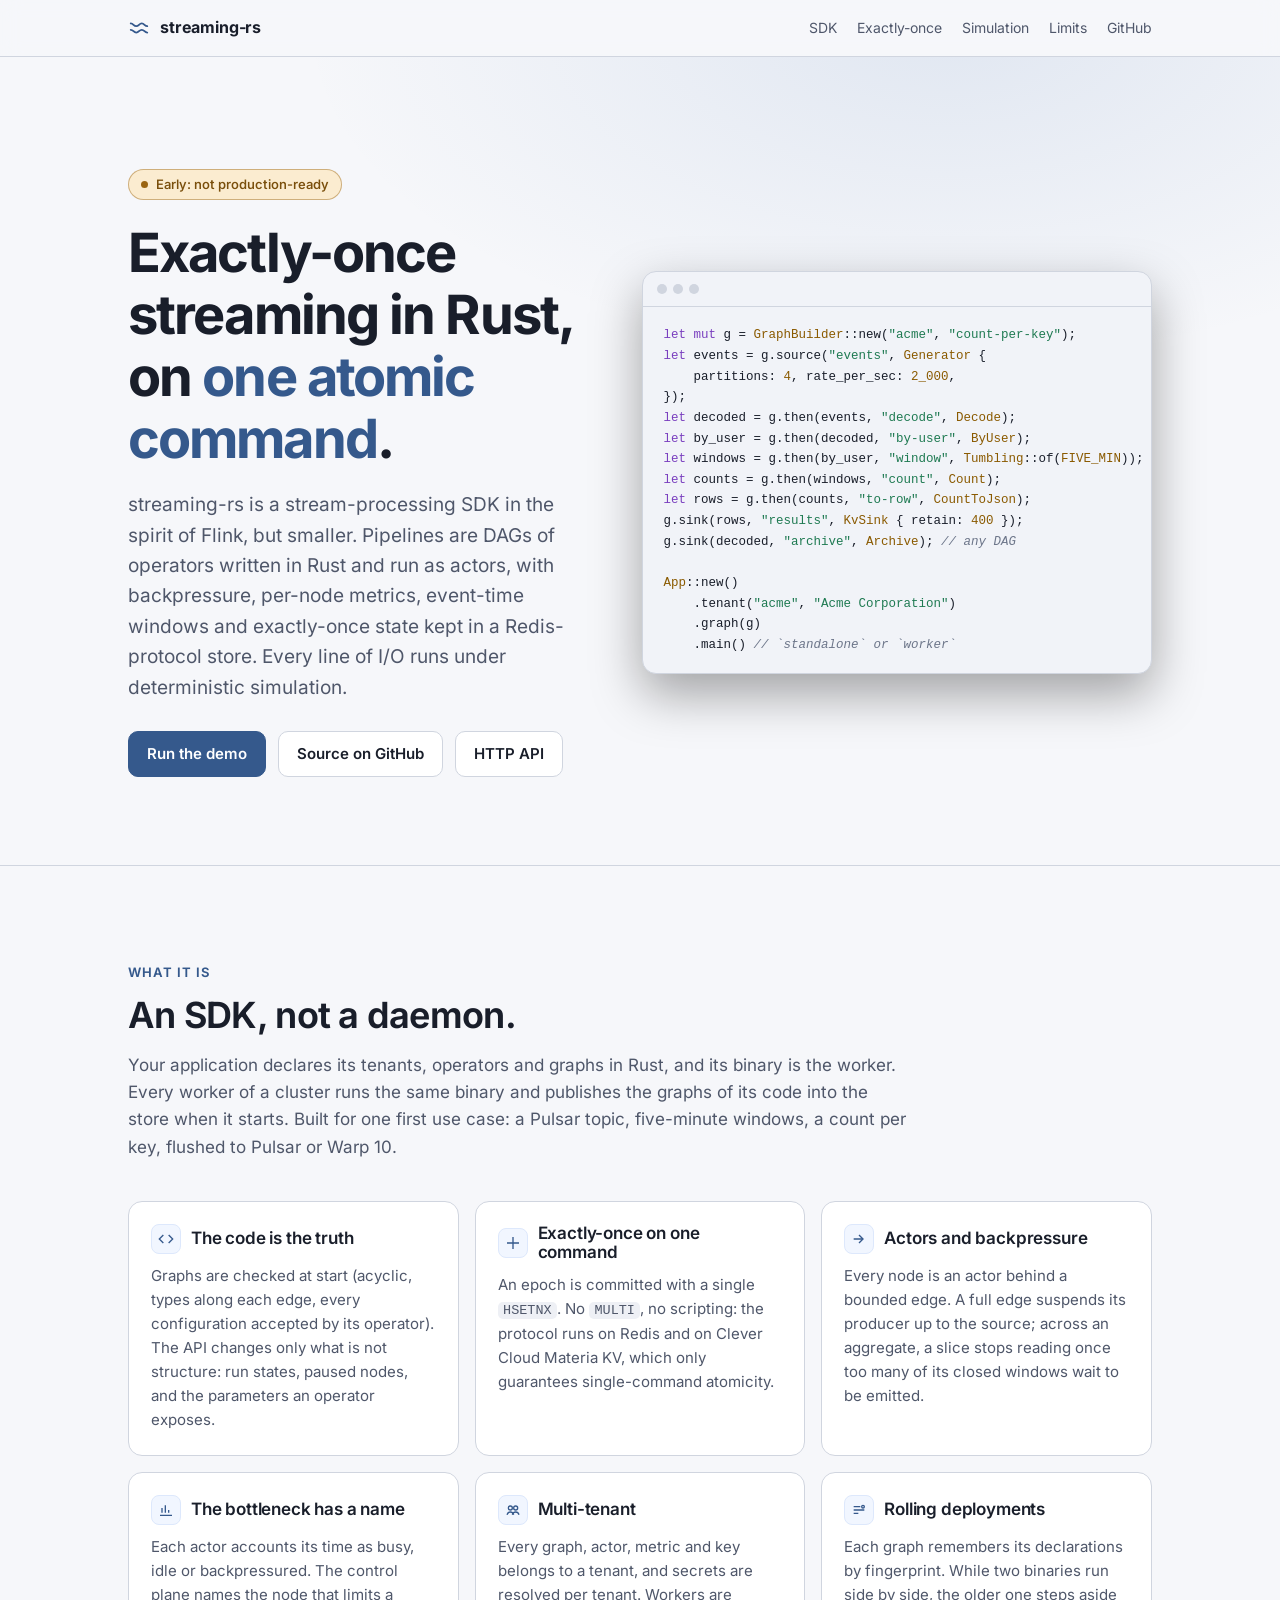
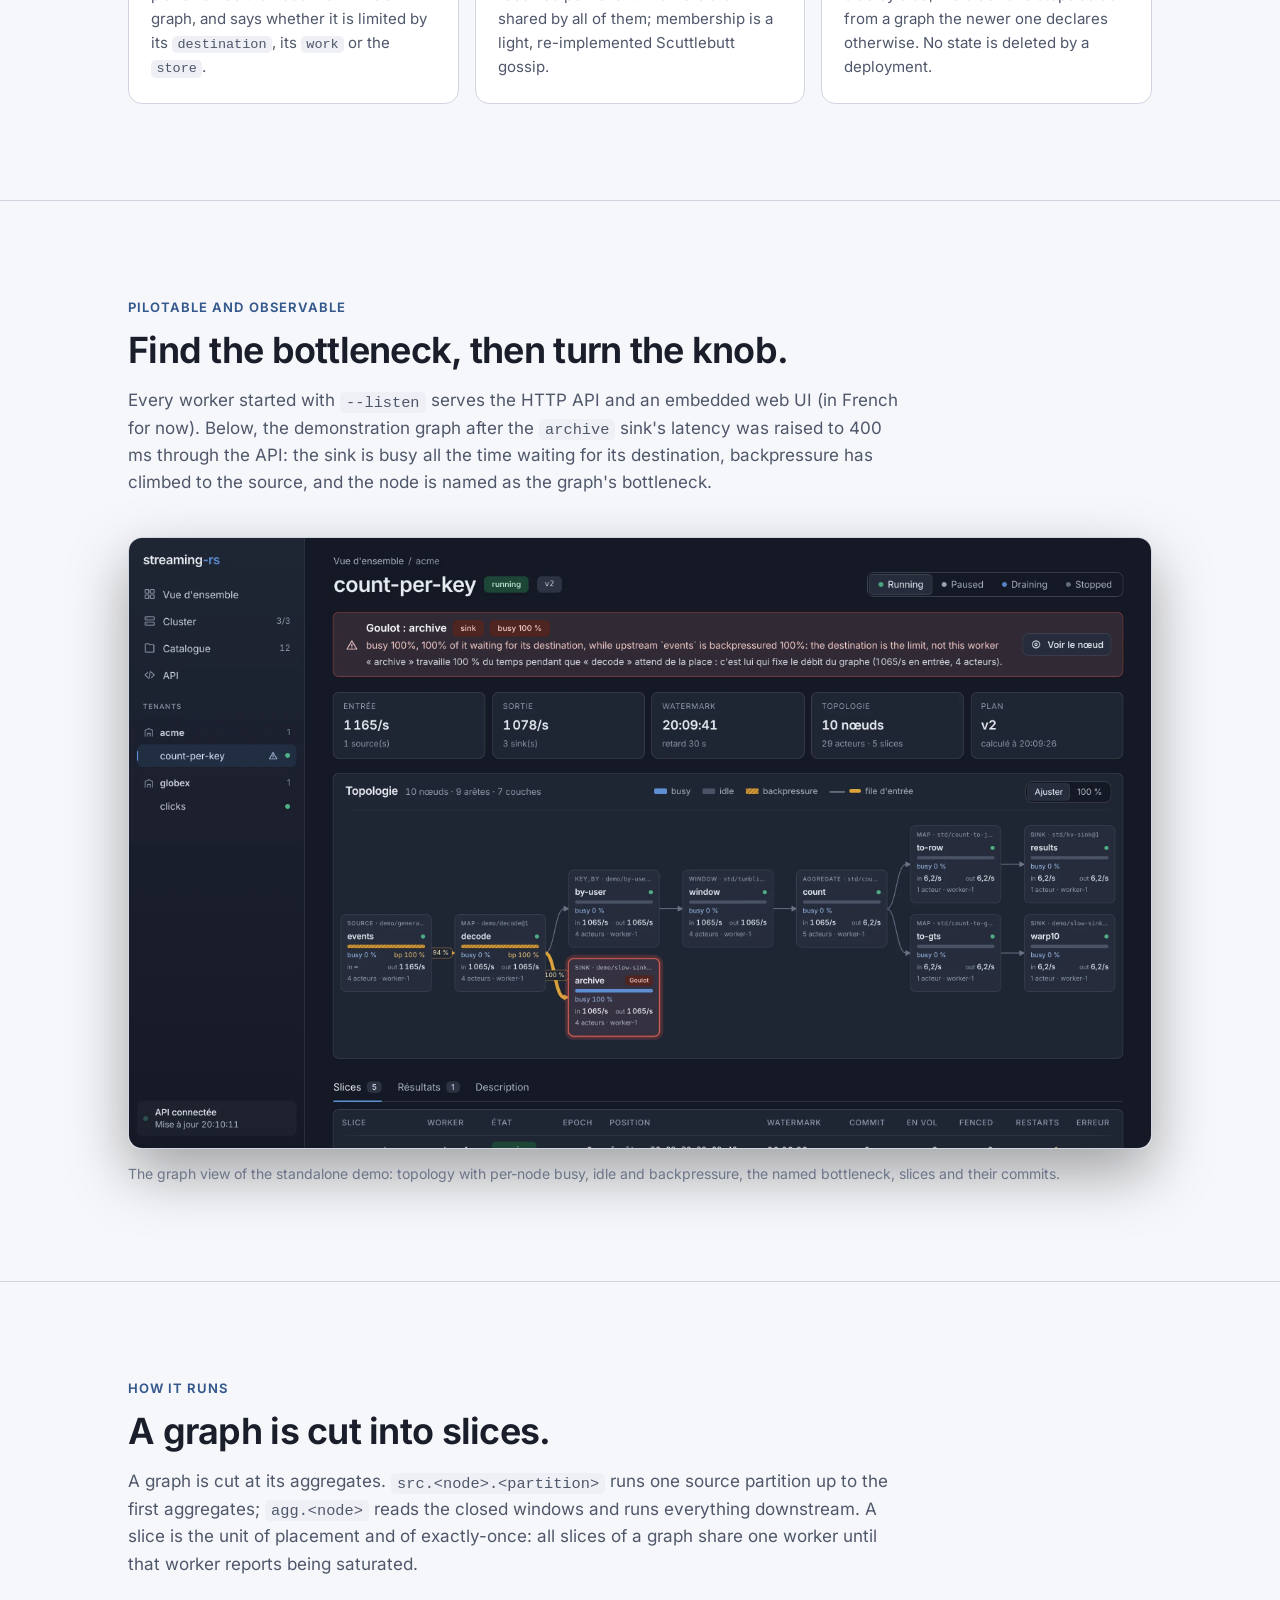
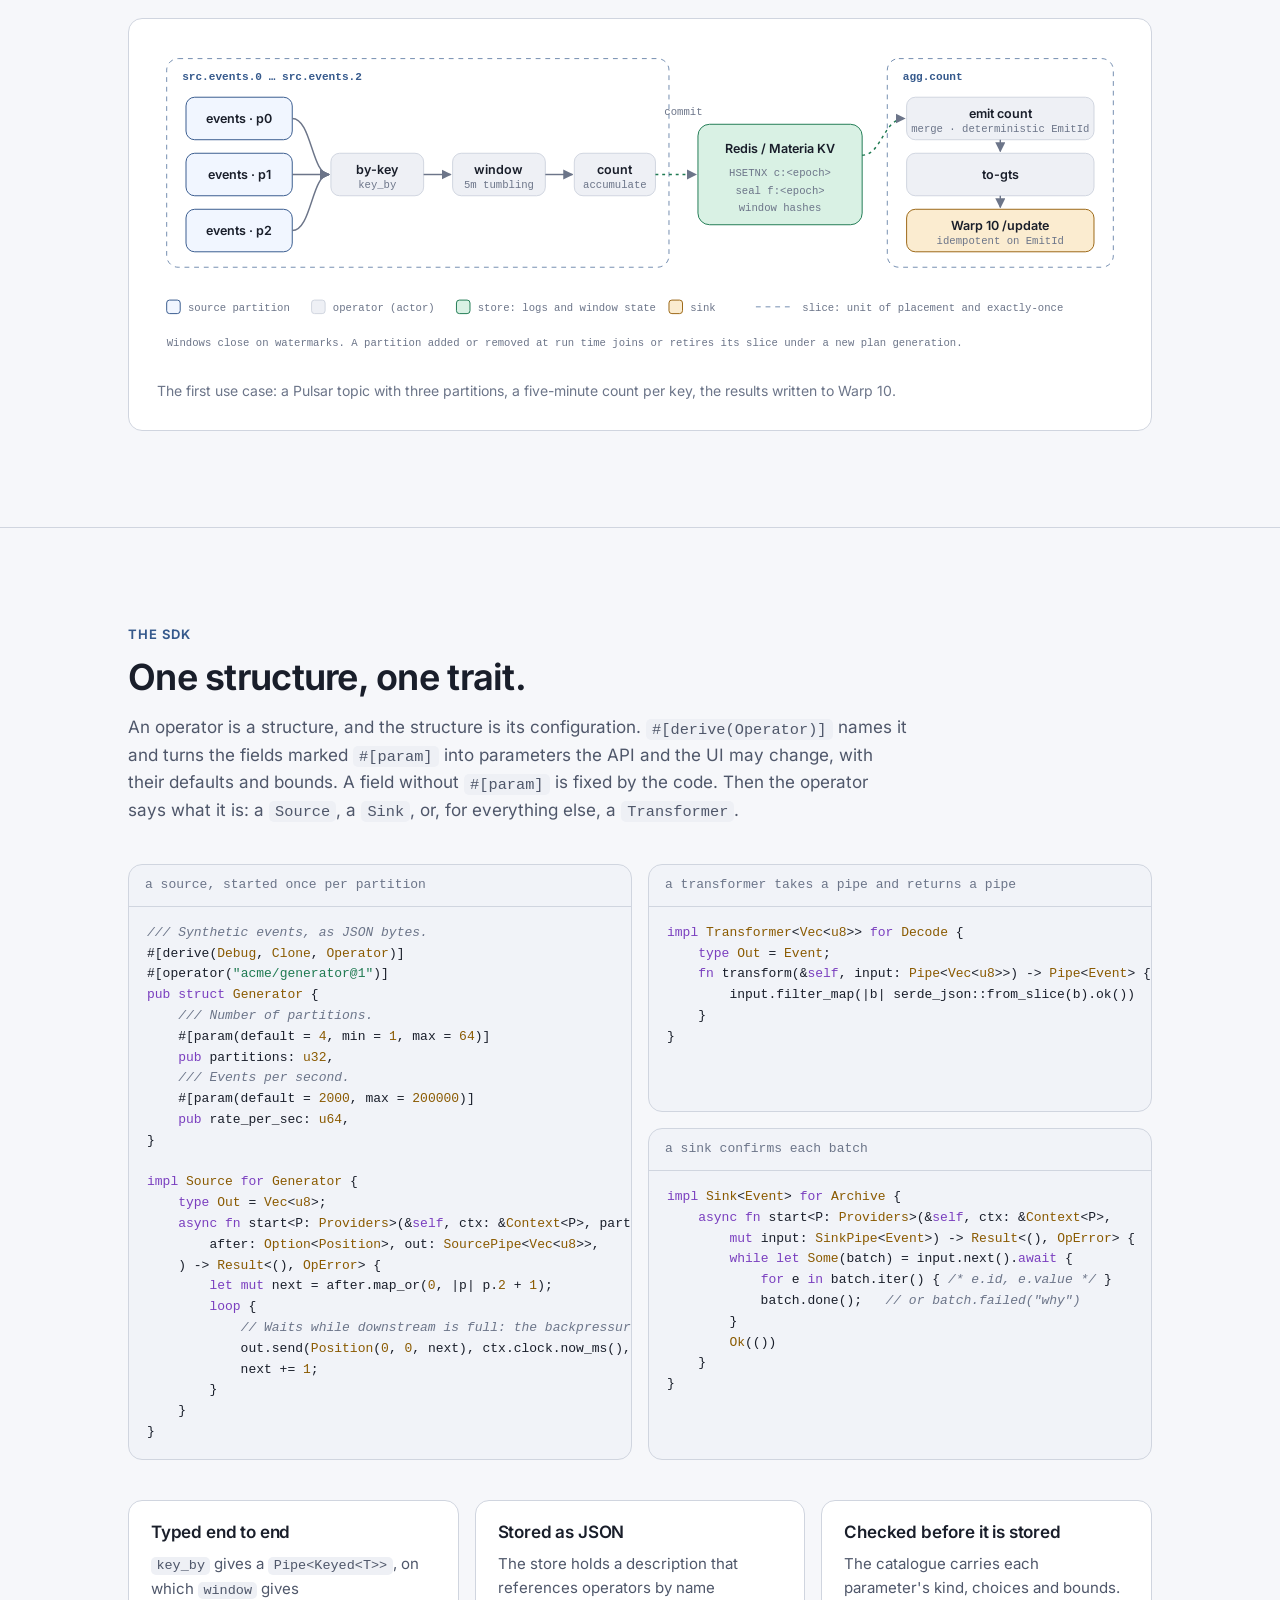
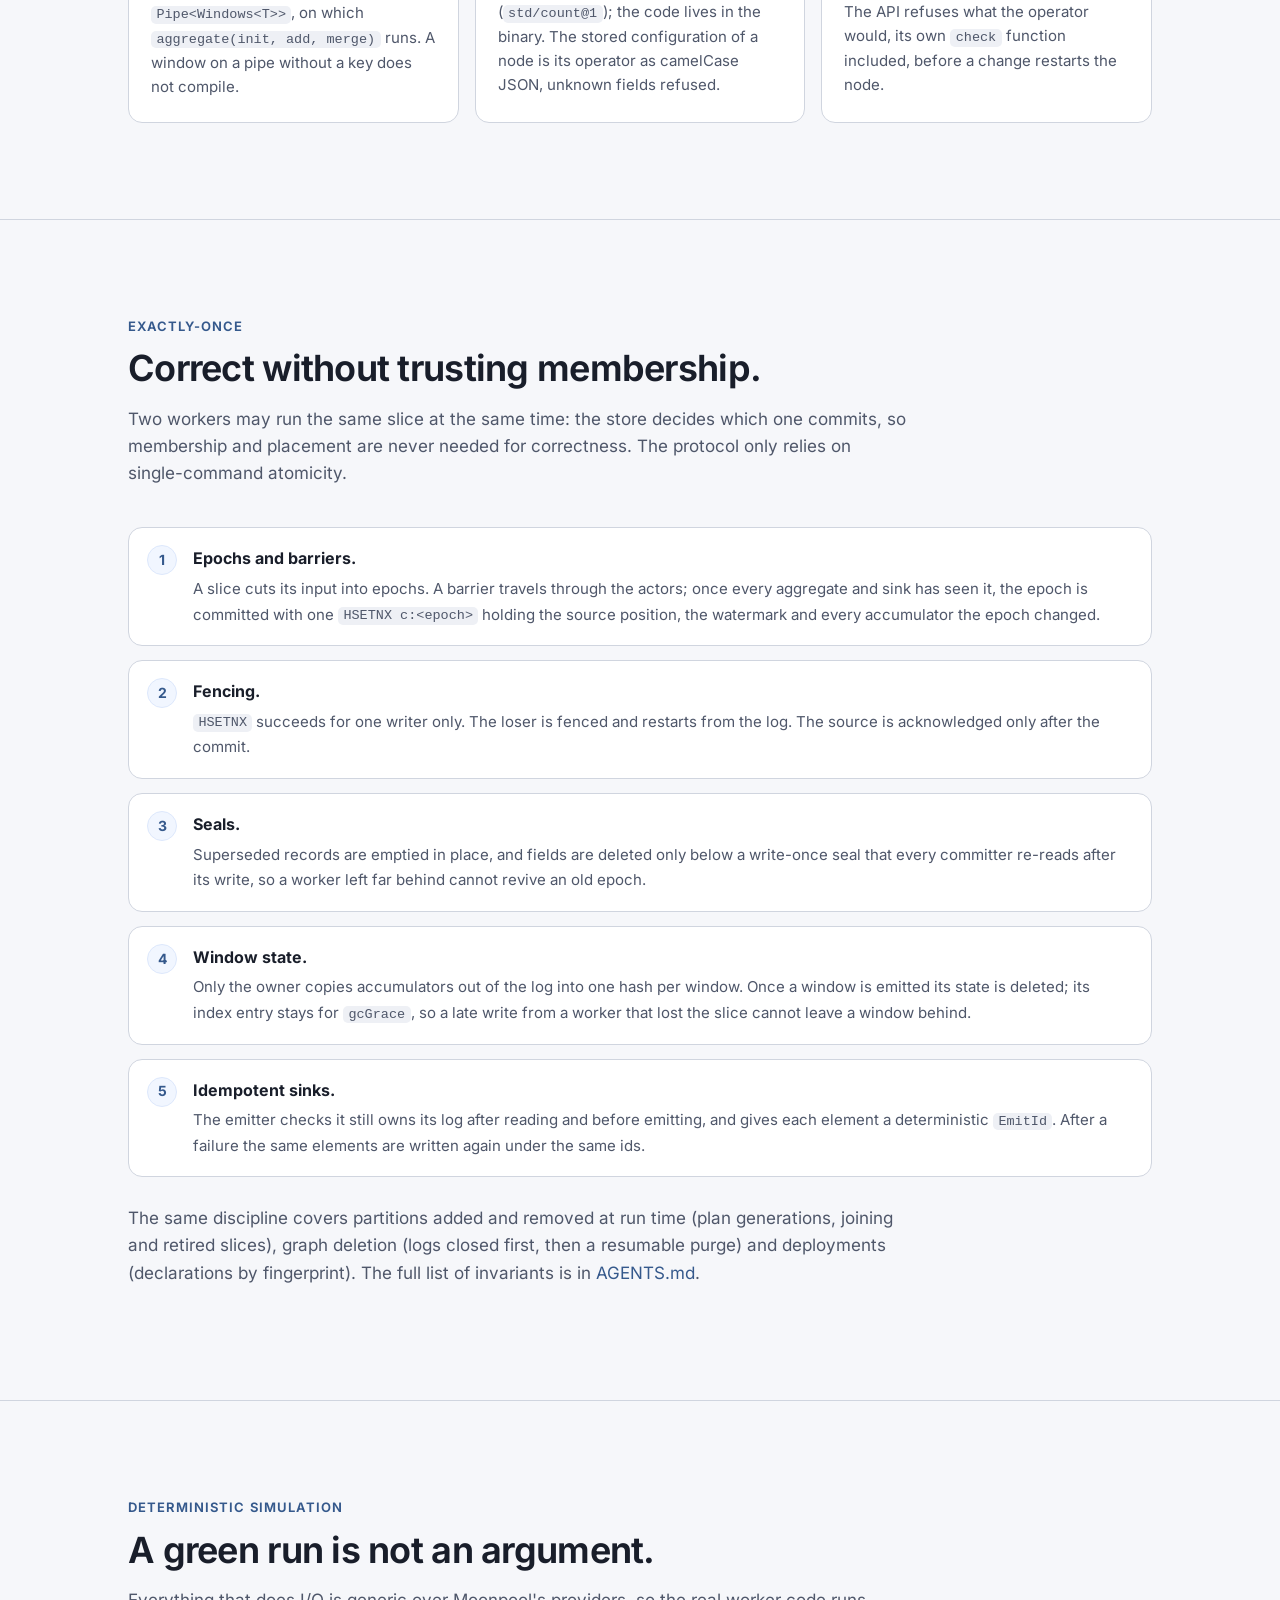
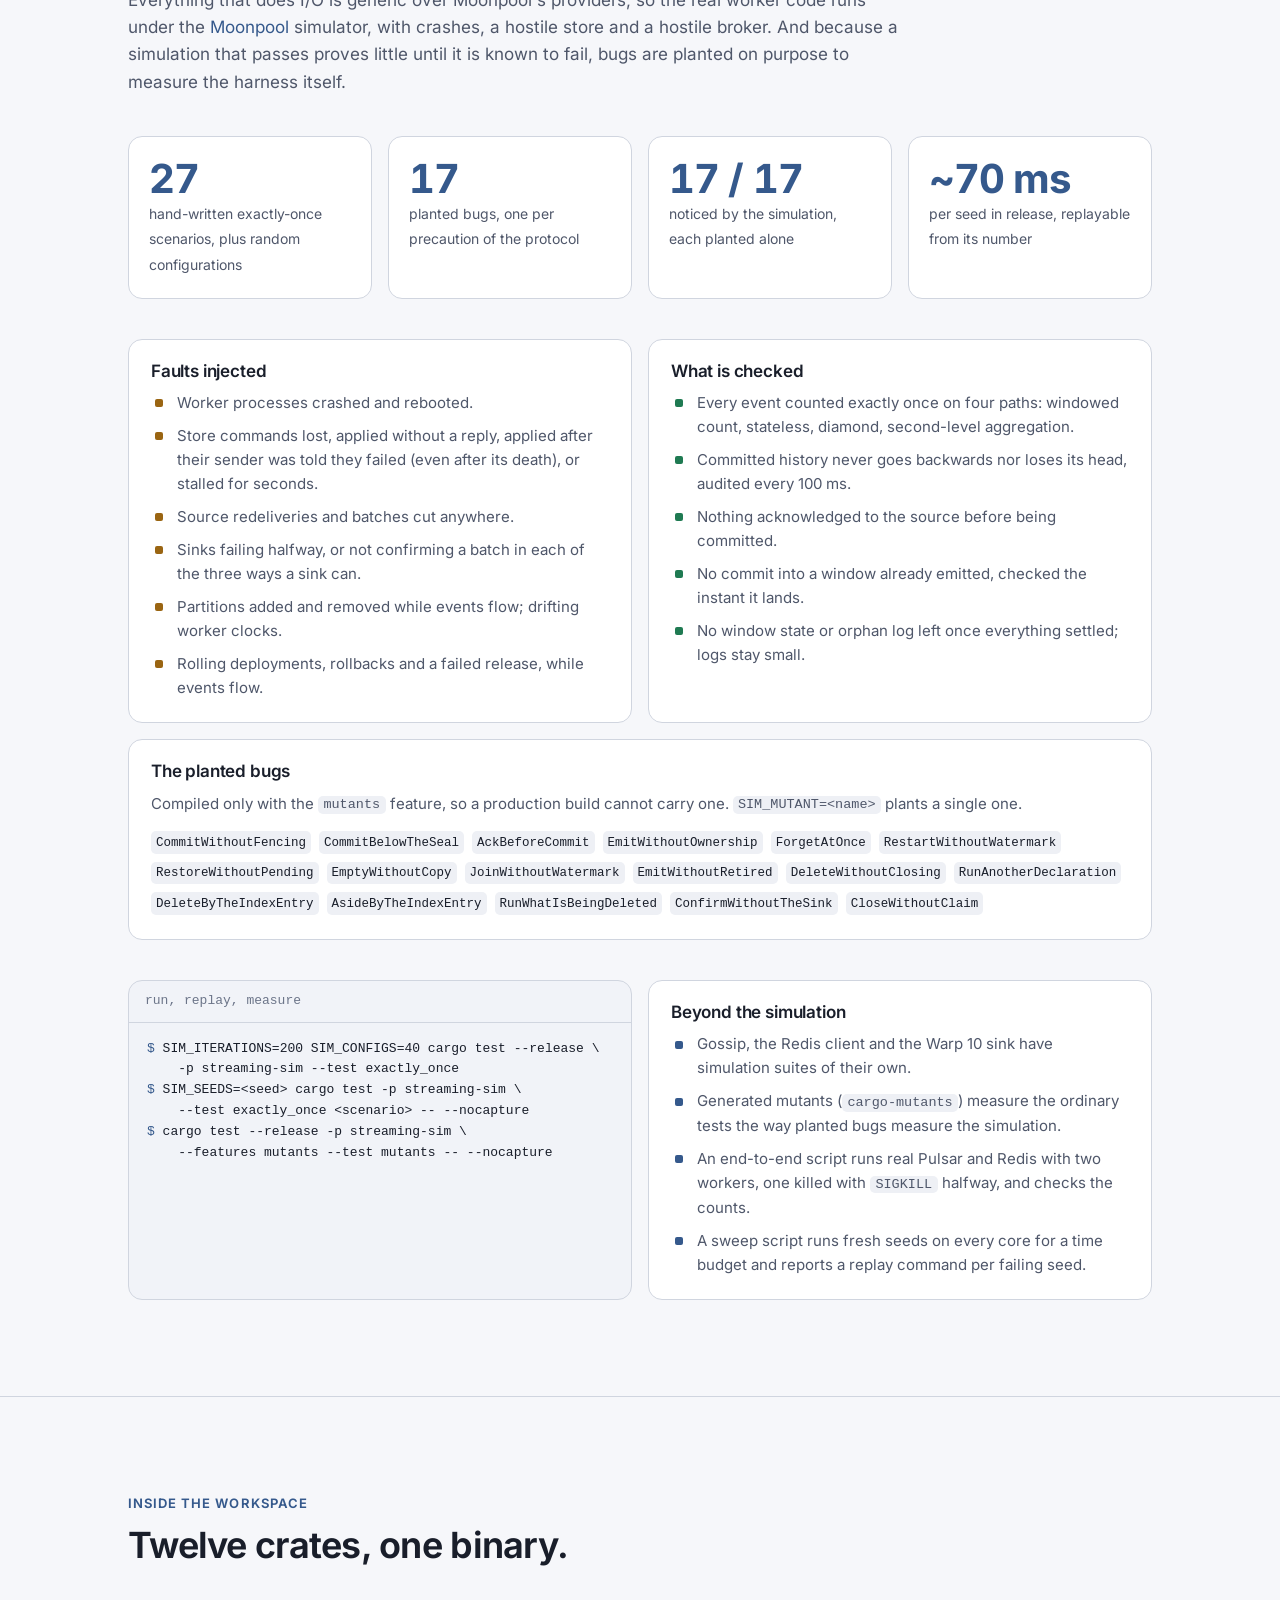
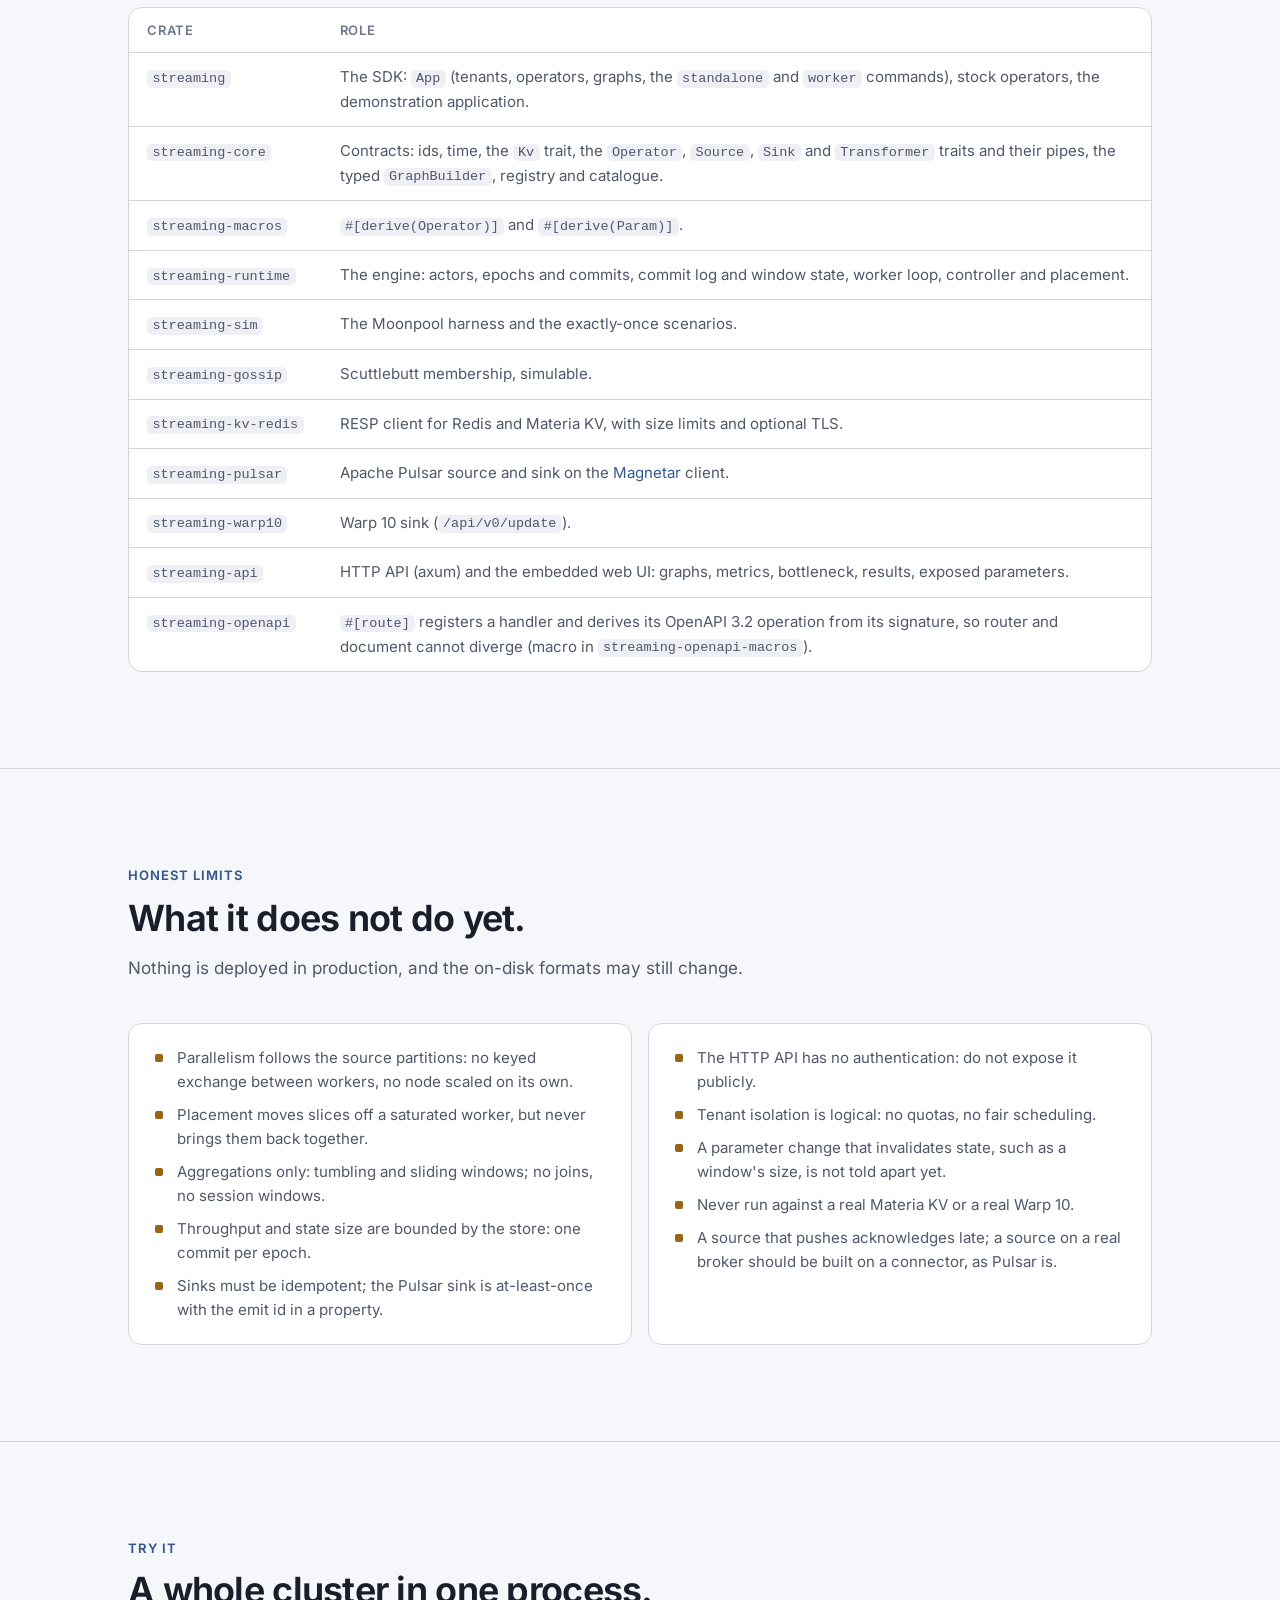
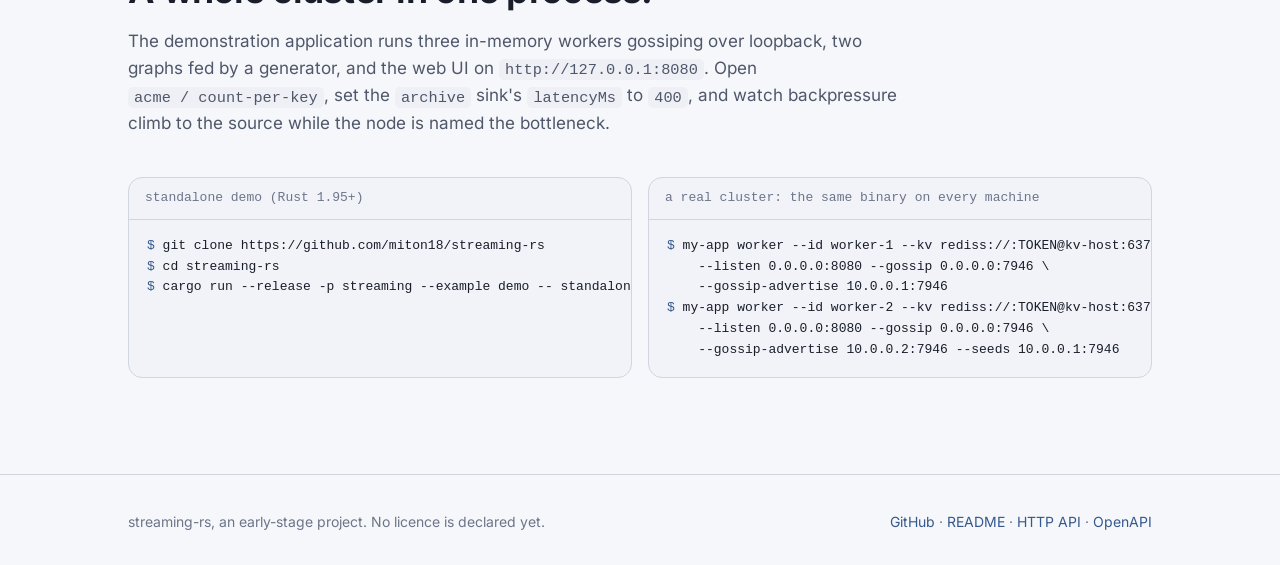
==== docs/index.html @ adfb031c "Add a project page for GitHub Pages A single page under docs/, served from /docs on main: what the S" ====
<!doctype html>
<html lang="en">
<head>
<meta charset="utf-8">
<meta name="viewport" content="width=device-width, initial-scale=1">
<title>streaming-rs</title>
<meta name="description" content="A stream-processing SDK in Rust: DAG pipelines of actors, event-time windows and exactly-once state on a store that only guarantees single-command atomicity, validated under deterministic simulation.">
<meta name="color-scheme" content="dark light">
<style>
@font-face {
  font-family: "Inter";
  font-style: normal;
  font-weight: 100 900;
  font-display: swap;
  src: url("assets/fonts/inter-latin-wght-normal.woff2") format("woff2");
}

/* Nocturne tokens, the palette of the project's web UI. */
:root {
  --bg: #141925;
  --surface: #1f2533;
  --surface-2: #262d3d;
  --text: #e8ebf2;
  --muted: #aab2c2;
  --faint: #8e97aa;
  --divider: #2f3646;
  --accent: #5b8fd6;
  --accent-300: #c0d5f8;
  --accent-400: #90b4ec;
  --accent-800: #243f67;
  --accent-900: #172944;
  --success: #4fb286;
  --success-800: #1d4636;
  --warn: #e0a33a;
  --warn-text: #f0c46e;
  --warn-800: #4a3613;
  --danger: #d65a4e;
  --code-bg: #10141e;
  --glow: rgb(91 143 214 / 0.18);
  --font-body: "Inter", system-ui, -apple-system, "Segoe UI", Roboto, sans-serif;
  --font-mono: ui-monospace, SFMono-Regular, Menlo, Consolas, monospace;
  --radius: 14px;
  --gutter: clamp(16px, 4vw, 48px);
  color-scheme: dark;
}
@media (prefers-color-scheme: light) {
  :root:not([data-theme="dark"]) {
    --bg: #f6f7fa; --surface: #ffffff; --surface-2: #eef0f5; --text: #191e2a;
    --muted: #4f576a; --faint: #6c7589; --divider: #d0d5df;
    --accent: #35598c; --accent-300: #243f67; --accent-400: #35598c;
    --accent-800: #dde8fc; --accent-900: #f1f6ff;
    --success: #1f7a52; --success-800: #d9f1e4;
    --warn: #9a6512; --warn-text: #7a4f0c; --warn-800: #fbecd0;
    --danger: #b9473c; --code-bg: #f1f3f8; --glow: rgb(70 115 179 / 0.12);
    color-scheme: light;
  }
}

*, *::before, *::after { box-sizing: border-box; }
html { scroll-behavior: smooth; }
body {
  margin: 0;
  background: var(--bg);
  color: var(--text);
  font-family: var(--font-body);
  font-size: 16px;
  line-height: 1.6;
  -webkit-font-smoothing: antialiased;
  font-feature-settings: "cv11", "ss01";
}
a { color: var(--accent-400); text-decoration: none; }
a:hover { text-decoration: underline; text-underline-offset: 3px; }
code, pre { font-family: var(--font-mono); font-size: 0.9em; }
:not(pre) > code {
  background: var(--surface-2); padding: 0.1em 0.4em; border-radius: 5px; white-space: nowrap;
}
h1, h2, h3 { line-height: 1.15; letter-spacing: -0.02em; margin: 0; }
h2 { font-size: clamp(26px, 3.4vw, 36px); font-weight: 650; }
h3 { font-size: 17px; font-weight: 600; letter-spacing: -0.01em; }
p { margin: 0 0 1em; }

.wrap { max-width: 1120px; margin: 0 auto; padding: 0 var(--gutter); }

/* Navigation */
nav.top {
  position: sticky; top: 0; z-index: 10;
  background: color-mix(in srgb, var(--bg) 82%, transparent);
  backdrop-filter: blur(10px);
  border-bottom: 1px solid var(--divider);
}
nav.top .wrap { display: flex; align-items: center; gap: 24px; height: 56px; }
.brand { font-weight: 700; color: var(--text); letter-spacing: -0.01em; display: flex; align-items: center; gap: 10px; }
.brand:hover { text-decoration: none; }
.brand svg { flex: none; }
nav.top ul { display: flex; gap: 20px; list-style: none; margin: 0 0 0 auto; padding: 0; font-size: 14px; }
nav.top ul a { color: var(--muted); }
nav.top ul a:hover { color: var(--text); text-decoration: none; }
@media (max-width: 760px) { nav.top ul li:not(.keep) { display: none; } }

/* Hero */
header.hero { position: relative; overflow: hidden; padding: clamp(56px, 9vw, 112px) 0 clamp(48px, 7vw, 88px); }
header.hero::before {
  content: ""; position: absolute; inset: -40% -10% auto; height: 120%;
  background: radial-gradient(60% 50% at 70% 30%, var(--glow), transparent 70%);
  pointer-events: none;
}
.hero .wrap { position: relative; display: grid; grid-template-columns: 1fr 1.1fr; gap: clamp(32px, 4vw, 56px); align-items: center; }
@media (max-width: 920px) { .hero .wrap { grid-template-columns: 1fr; } }
.status {
  display: inline-flex; align-items: center; gap: 8px;
  font-size: 13px; font-weight: 550; color: var(--warn-text);
  background: var(--warn-800); border: 1px solid color-mix(in srgb, var(--warn) 45%, transparent);
  padding: 4px 12px; border-radius: 999px; margin-bottom: 22px;
}
.status::before { content: ""; width: 7px; height: 7px; border-radius: 50%; background: var(--warn); }
.hero h1 { font-size: clamp(36px, 4.6vw, 54px); font-weight: 720; letter-spacing: -0.035em; margin-bottom: 20px; }
.hero h1 em { font-style: normal; color: var(--accent-400); }
.lede { font-size: clamp(17px, 1.6vw, 19px); color: var(--muted); max-width: 36em; }
.actions { display: flex; flex-wrap: wrap; gap: 12px; margin-top: 28px; }
.btn {
  display: inline-flex; align-items: center; gap: 8px; padding: 10px 18px; border-radius: 10px;
  font-weight: 600; font-size: 15px; border: 1px solid var(--divider); color: var(--text); background: var(--surface);
}
.btn:hover { text-decoration: none; border-color: var(--accent); }
.btn.primary { background: var(--accent); border-color: var(--accent); color: #fff; }
.btn.primary:hover { filter: brightness(1.08); }

.term {
  background: var(--code-bg); border: 1px solid var(--divider); border-radius: var(--radius);
  box-shadow: 0 20px 50px rgb(0 0 0 / 0.35); overflow: hidden; min-width: 0;
}
.term-bar { display: flex; gap: 6px; padding: 12px 14px; border-bottom: 1px solid var(--divider); }
.term-bar span { width: 10px; height: 10px; border-radius: 50%; background: var(--divider); }
.term pre { margin: 0; padding: 18px 20px; overflow-x: auto; line-height: 1.65; font-size: 12.5px; }

/* Syntax colours, kept to four */
.k { color: #c49bf0; } .s { color: #8fd1a8; } .c { color: var(--faint); font-style: italic; } .t { color: #f0c46e; }
.p { color: var(--accent-400); user-select: none; }
@media (prefers-color-scheme: light) {
  :root:not([data-theme="dark"]) .k { color: #7a3fbf; }
  :root:not([data-theme="dark"]) .s { color: #1f7a52; }
  :root:not([data-theme="dark"]) .t { color: #8a5a00; }
}

/* Sections */
section { padding: clamp(56px, 8vw, 96px) 0; border-top: 1px solid var(--divider); }
.eyebrow { font-size: 13px; font-weight: 650; letter-spacing: 0.08em; text-transform: uppercase; color: var(--accent-400); margin-bottom: 12px; }
.intro { color: var(--muted); max-width: 46em; margin-top: 16px; font-size: 17px; }

.grid { display: grid; gap: 16px; margin-top: 40px; }
.grid.three { grid-template-columns: repeat(3, 1fr); }
.grid.two { grid-template-columns: repeat(2, 1fr); }
@media (max-width: 920px) { .grid.three { grid-template-columns: repeat(2, 1fr); } }
@media (max-width: 640px) { .grid.three, .grid.two { grid-template-columns: 1fr; } }
.card { background: var(--surface); border: 1px solid var(--divider); border-radius: var(--radius); padding: 22px 22px 8px; min-width: 0; }
.card h3 { margin-bottom: 10px; display: flex; align-items: center; gap: 10px; }
.card p { color: var(--muted); font-size: 15px; }
.icon {
  flex: none; width: 30px; height: 30px; border-radius: 8px; display: grid; place-items: center;
  background: var(--accent-900); color: var(--accent-400); border: 1px solid var(--accent-800);
}

figure.diagram { margin: 40px 0 0; background: var(--surface); border: 1px solid var(--divider); border-radius: var(--radius); padding: clamp(14px, 3vw, 28px); }
figure.diagram svg { display: block; width: 100%; height: auto; }
figure.diagram figcaption { color: var(--faint); font-size: 14px; margin-top: 14px; }
.d-node { fill: var(--surface-2); stroke: var(--divider); }
.d-src { fill: var(--accent-900); stroke: var(--accent); }
.d-kv { fill: var(--success-800); stroke: var(--success); }
.d-sink { fill: var(--warn-800); stroke: var(--warn); }
.d-text { fill: var(--text); font: 600 13px var(--font-body); }
.d-sub { fill: var(--faint); font: 500 11px var(--font-mono); }
.d-edge { stroke: var(--faint); stroke-width: 1.5; fill: none; }
.d-slice { fill: none; stroke: var(--accent); stroke-dasharray: 5 5; opacity: 0.7; }
.d-label { fill: var(--accent-400); font: 600 11.5px var(--font-mono); }
.d-commit { stroke: var(--success); stroke-width: 1.5; fill: none; stroke-dasharray: 3 4; }

figure.shot { margin: 40px 0 0; }
figure.shot img {
  display: block; width: 100%; height: auto; border-radius: var(--radius);
  border: 1px solid var(--divider); box-shadow: 0 24px 60px rgb(0 0 0 / 0.35);
}
figure.shot figcaption { color: var(--faint); font-size: 14px; margin-top: 14px; }

/* Code panels */
.code { background: var(--code-bg); border: 1px solid var(--divider); border-radius: var(--radius); overflow: hidden; min-width: 0; }
.code .label { font-size: 13px; color: var(--faint); padding: 10px 16px; border-bottom: 1px solid var(--divider); font-family: var(--font-mono); }
.code pre { margin: 0; padding: 16px 18px; overflow-x: auto; font-size: 13px; line-height: 1.6; }

/* Protocol steps */
ol.steps { list-style: none; counter-reset: s; padding: 0; margin: 40px 0 0; display: grid; gap: 14px; }
ol.steps li {
  counter-increment: s; position: relative; padding: 18px 20px 18px 64px;
  background: var(--surface); border: 1px solid var(--divider); border-radius: var(--radius);
}
ol.steps li::before {
  content: counter(s); position: absolute; left: 18px; top: 17px; width: 30px; height: 30px; border-radius: 50%;
  display: grid; place-items: center; font-weight: 700; font-size: 14px;
  background: var(--accent-900); color: var(--accent-400); border: 1px solid var(--accent-800);
}
ol.steps li strong { display: block; margin-bottom: 4px; }
ol.steps li span { color: var(--muted); font-size: 15px; }

/* Numbers */
.stats { display: grid; grid-template-columns: repeat(4, 1fr); gap: 16px; margin-top: 40px; }
@media (max-width: 820px) { .stats { grid-template-columns: repeat(2, 1fr); } }
.stat { background: var(--surface); border: 1px solid var(--divider); border-radius: var(--radius); padding: 20px; }
.stat b { display: block; font-size: clamp(30px, 4vw, 40px); font-weight: 720; letter-spacing: -0.03em; color: var(--accent-400); line-height: 1.1; font-variant-numeric: tabular-nums; }
.stat span { color: var(--muted); font-size: 14px; }

ul.ticks { list-style: none; padding: 0; margin: 0 0 14px; }
ul.ticks li { position: relative; padding-left: 26px; margin-bottom: 9px; color: var(--muted); font-size: 15px; }
ul.ticks li::before { content: ""; position: absolute; left: 4px; top: 0.55em; width: 8px; height: 8px; border-radius: 2px; background: var(--accent); }
ul.ticks.warn li::before { background: var(--warn); }
ul.ticks.ok li::before { background: var(--success); }

.mutants { display: flex; flex-wrap: wrap; gap: 8px; margin-top: 8px; }
.mutants code { font-size: 12.5px; white-space: nowrap; }

/* Table */
.table { margin-top: 40px; overflow-x: auto; border: 1px solid var(--divider); border-radius: var(--radius); background: var(--surface); }
table { border-collapse: collapse; width: 100%; font-size: 15px; }
th, td { text-align: left; padding: 12px 18px; border-bottom: 1px solid var(--divider); vertical-align: top; }
tr:last-child td { border-bottom: 0; }
th { font-size: 13px; color: var(--faint); font-weight: 600; text-transform: uppercase; letter-spacing: 0.06em; }
td:first-child { white-space: nowrap; }
td { color: var(--muted); }

.callout {
  margin-top: 40px; padding: 20px 22px; border-radius: var(--radius);
  background: var(--warn-800); border: 1px solid color-mix(in srgb, var(--warn) 40%, transparent);
}
.callout p { margin: 0; color: var(--text); }

footer { border-top: 1px solid var(--divider); padding: 36px 0 48px; color: var(--faint); font-size: 14px; }
footer .wrap { display: flex; flex-wrap: wrap; gap: 12px 28px; justify-content: space-between; }
</style>
</head>
<body>

<nav class="top">
  <div class="wrap">
    <a class="brand" href="#">
      <svg width="22" height="22" viewBox="0 0 24 24" aria-hidden="true"><path d="M3 7c3 0 3 3 6 3s3-3 6-3 3 3 6 3M3 14c3 0 3 3 6 3s3-3 6-3 3 3 6 3" fill="none" stroke="currentColor" stroke-width="2" stroke-linecap="round" style="color: var(--accent-400)"/></svg>
      streaming-rs
    </a>
    <ul>
      <li><a href="#sdk">SDK</a></li>
      <li><a href="#exactly-once">Exactly-once</a></li>
      <li><a href="#simulation">Simulation</a></li>
      <li><a href="#limits">Limits</a></li>
      <li class="keep"><a href="https://github.com/miton18/streaming-rs">GitHub</a></li>
    </ul>
  </div>
</nav>

<header class="hero">
  <div class="wrap">
    <div>
      <div class="status">Early: not production-ready</div>
      <h1>Exactly-once streaming in Rust, on <em>one atomic command</em>.</h1>
      <p class="lede">
        streaming-rs is a stream-processing SDK in the spirit of Flink, but smaller.
        Pipelines are DAGs of operators written in Rust and run as actors, with
        backpressure, per-node metrics, event-time windows and exactly-once state
        kept in a Redis-protocol store. Every line of I/O runs under
        deterministic simulation.
      </p>
      <div class="actions">
        <a class="btn primary" href="#try">Run the demo</a>
        <a class="btn" href="https://github.com/miton18/streaming-rs">Source on GitHub</a>
        <a class="btn" href="https://github.com/miton18/streaming-rs/blob/main/docs/http-api.md">HTTP API</a>
      </div>
    </div>
    <div class="term" aria-label="A graph declared in Rust">
      <div class="term-bar"><span></span><span></span><span></span></div>
<pre><span class="k">let mut</span> g = <span class="t">GraphBuilder</span>::new(<span class="s">"acme"</span>, <span class="s">"count-per-key"</span>);
<span class="k">let</span> events = g.source(<span class="s">"events"</span>, <span class="t">Generator</span> {
    partitions: <span class="t">4</span>, rate_per_sec: <span class="t">2_000</span>,
});
<span class="k">let</span> decoded = g.then(events, <span class="s">"decode"</span>, <span class="t">Decode</span>);
<span class="k">let</span> by_user = g.then(decoded, <span class="s">"by-user"</span>, <span class="t">ByUser</span>);
<span class="k">let</span> windows = g.then(by_user, <span class="s">"window"</span>, <span class="t">Tumbling</span>::of(<span class="t">FIVE_MIN</span>));
<span class="k">let</span> counts = g.then(windows, <span class="s">"count"</span>, <span class="t">Count</span>);
<span class="k">let</span> rows = g.then(counts, <span class="s">"to-row"</span>, <span class="t">CountToJson</span>);
g.sink(rows, <span class="s">"results"</span>, <span class="t">KvSink</span> { retain: <span class="t">400</span> });
g.sink(decoded, <span class="s">"archive"</span>, <span class="t">Archive</span>); <span class="c">// any DAG</span>

<span class="t">App</span>::new()
    .tenant(<span class="s">"acme"</span>, <span class="s">"Acme Corporation"</span>)
    .graph(g)
    .main() <span class="c">// `standalone` or `worker`</span></pre>
    </div>
  </div>
</header>

<section id="what">
  <div class="wrap">
    <div class="eyebrow">What it is</div>
    <h2>An SDK, not a daemon.</h2>
    <p class="intro">
      Your application declares its tenants, operators and graphs in Rust, and its
      binary is the worker. Every worker of a cluster runs the same binary and publishes
      the graphs of its code into the store when it starts. Built for one first use case:
      a Pulsar topic, five-minute windows, a count per key, flushed to Pulsar or Warp 10.
    </p>
    <div class="grid three">
      <div class="card">
        <h3><span class="icon"><svg width="16" height="16" viewBox="0 0 24 24" fill="none" stroke="currentColor" stroke-width="2"><path d="m8 6-6 6 6 6M16 6l6 6-6 6"/></svg></span>The code is the truth</h3>
        <p>Graphs are checked at start (acyclic, types along each edge, every configuration accepted by its operator). The API changes only what is not structure: run states, paused nodes, and the parameters an operator exposes.</p>
      </div>
      <div class="card">
        <h3><span class="icon"><svg width="16" height="16" viewBox="0 0 24 24" fill="none" stroke="currentColor" stroke-width="2"><path d="M12 3v18M3 12h18"/></svg></span>Exactly-once on one command</h3>
        <p>An epoch is committed with a single <code>HSETNX</code>. No <code>MULTI</code>, no scripting: the protocol runs on Redis and on Clever Cloud Materia KV, which only guarantees single-command atomicity.</p>
      </div>
      <div class="card">
        <h3><span class="icon"><svg width="16" height="16" viewBox="0 0 24 24" fill="none" stroke="currentColor" stroke-width="2"><path d="M4 12h12M12 6l6 6-6 6"/></svg></span>Actors and backpressure</h3>
        <p>Every node is an actor behind a bounded edge. A full edge suspends its producer up to the source; across an aggregate, a slice stops reading once too many of its closed windows wait to be emitted.</p>
      </div>
      <div class="card">
        <h3><span class="icon"><svg width="16" height="16" viewBox="0 0 24 24" fill="none" stroke="currentColor" stroke-width="2"><path d="M3 20h18M6 16V9M11 16V5M16 16v-4"/></svg></span>The bottleneck has a name</h3>
        <p>Each actor accounts its time as busy, idle or backpressured. The control plane names the node that limits a graph, and says whether it is limited by its <code>destination</code>, its <code>work</code> or the <code>store</code>.</p>
      </div>
      <div class="card">
        <h3><span class="icon"><svg width="16" height="16" viewBox="0 0 24 24" fill="none" stroke="currentColor" stroke-width="2"><circle cx="8" cy="9" r="3"/><circle cx="16" cy="9" r="3"/><path d="M3 19c1-3 3-4 5-4s4 1 5 4M11 19c1-3 3-4 5-4s4 1 5 4"/></svg></span>Multi-tenant</h3>
        <p>Every graph, actor, metric and key belongs to a tenant, and secrets are resolved per tenant. Workers are shared by all of them; membership is a light, re-implemented Scuttlebutt gossip.</p>
      </div>
      <div class="card">
        <h3><span class="icon"><svg width="16" height="16" viewBox="0 0 24 24" fill="none" stroke="currentColor" stroke-width="2"><path d="M4 7h10M4 12h16M4 17h7"/><circle cx="18" cy="7" r="2"/></svg></span>Rolling deployments</h3>
        <p>Each graph remembers its declarations by fingerprint. While two binaries run side by side, the older one steps aside from a graph the newer one declares otherwise. No state is deleted by a deployment.</p>
      </div>
    </div>
  </div>
</section>

<section id="observe">
  <div class="wrap">
    <div class="eyebrow">Pilotable and observable</div>
    <h2>Find the bottleneck, then turn the knob.</h2>
    <p class="intro">
      Every worker started with <code>--listen</code> serves the HTTP API and an embedded
      web UI (in French for now). Below, the demonstration graph after the
      <code>archive</code> sink's latency was raised to 400 ms through the API: the sink is
      busy all the time waiting for its destination, backpressure has climbed to the source,
      and the node is named as the graph's bottleneck.
    </p>
    <figure class="shot">
      <img src="assets/img/ui-bottleneck.webp" width="2880" height="1720" loading="lazy"
           alt="The web UI showing the count-per-key graph: the archive sink is flagged as the bottleneck at 100% busy, and the events source and decode map are backpressured at 100%.">
      <figcaption>The graph view of the standalone demo: topology with per-node busy, idle and backpressure, the named bottleneck, slices and their commits.</figcaption>
    </figure>
  </div>
</section>

<section id="architecture">
  <div class="wrap">
    <div class="eyebrow">How it runs</div>
    <h2>A graph is cut into slices.</h2>
    <p class="intro">
      A graph is cut at its aggregates. <code>src.&lt;node&gt;.&lt;partition&gt;</code> runs one
      source partition up to the first aggregates; <code>agg.&lt;node&gt;</code> reads the
      closed windows and runs everything downstream. A slice is the unit of placement
      and of exactly-once: all slices of a graph share one worker until that worker
      reports being saturated.
    </p>
    <figure class="diagram">
      <svg viewBox="0 0 1000 330" role="img" aria-label="Three source slices commit to their logs in the store; the emitter slice reads them and writes to the sink">
        <defs>
          <marker id="arrow" viewBox="0 0 10 10" refX="9" refY="5" markerWidth="7" markerHeight="7" orient="auto-start-reverse">
            <path d="M0 0 10 5 0 10z" style="fill: var(--faint)"/>
          </marker>
        </defs>
        <!-- source slices -->
        <rect class="d-slice" x="10" y="12" width="520" height="216" rx="12"/>
        <text class="d-label" x="26" y="34">src.events.0 … src.events.2</text>
        <g>
          <rect class="d-src" x="30" y="52" width="110" height="44" rx="9"/>
          <text class="d-text" x="85" y="79" text-anchor="middle">events · p0</text>
          <rect class="d-src" x="30" y="110" width="110" height="44" rx="9"/>
          <text class="d-text" x="85" y="137" text-anchor="middle">events · p1</text>
          <rect class="d-src" x="30" y="168" width="110" height="44" rx="9"/>
          <text class="d-text" x="85" y="195" text-anchor="middle">events · p2</text>
        </g>
        <g>
          <rect class="d-node" x="180" y="110" width="96" height="44" rx="9"/>
          <text class="d-text" x="228" y="131" text-anchor="middle">by-key</text>
          <text class="d-sub" x="228" y="146" text-anchor="middle">key_by</text>
          <rect class="d-node" x="306" y="110" width="96" height="44" rx="9"/>
          <text class="d-text" x="354" y="131" text-anchor="middle">window</text>
          <text class="d-sub" x="354" y="146" text-anchor="middle">5m tumbling</text>
          <rect class="d-node" x="432" y="110" width="84" height="44" rx="9"/>
          <text class="d-text" x="474" y="131" text-anchor="middle">count</text>
          <text class="d-sub" x="474" y="146" text-anchor="middle">accumulate</text>
        </g>
        <path class="d-edge" d="M140 74 C160 74 160 132 178 132" marker-end="url(#arrow)"/>
        <path class="d-edge" d="M140 132 H178" marker-end="url(#arrow)"/>
        <path class="d-edge" d="M140 190 C160 190 160 132 178 132" marker-end="url(#arrow)"/>
        <path class="d-edge" d="M276 132 H304" marker-end="url(#arrow)"/>
        <path class="d-edge" d="M402 132 H430" marker-end="url(#arrow)"/>

        <!-- store -->
        <rect class="d-kv" x="560" y="80" width="170" height="104" rx="12"/>
        <text class="d-text" x="645" y="110" text-anchor="middle">Redis / Materia KV</text>
        <text class="d-sub" x="645" y="134" text-anchor="middle">HSETNX c:&lt;epoch&gt;</text>
        <text class="d-sub" x="645" y="152" text-anchor="middle">seal f:&lt;epoch&gt;</text>
        <text class="d-sub" x="645" y="170" text-anchor="middle">window hashes</text>
        <path class="d-commit" d="M516 132 H558" marker-end="url(#arrow)"/>
        <text class="d-sub" x="545" y="70" text-anchor="middle">commit</text>

        <!-- emitter slice -->
        <rect class="d-slice" x="756" y="12" width="234" height="216" rx="12"/>
        <text class="d-label" x="772" y="34">agg.count</text>
        <rect class="d-node" x="776" y="52" width="194" height="44" rx="9"/>
        <text class="d-text" x="873" y="73" text-anchor="middle">emit count</text>
        <text class="d-sub" x="873" y="88" text-anchor="middle">merge · deterministic EmitId</text>
        <rect class="d-node" x="776" y="110" width="194" height="44" rx="9"/>
        <text class="d-text" x="873" y="137" text-anchor="middle">to-gts</text>
        <rect class="d-sink" x="776" y="168" width="194" height="44" rx="9"/>
        <text class="d-text" x="873" y="189" text-anchor="middle">Warp 10 /update</text>
        <text class="d-sub" x="873" y="204" text-anchor="middle">idempotent on EmitId</text>
        <path class="d-commit" d="M730 112 C750 112 752 74 774 74" marker-end="url(#arrow)"/>
        <path class="d-edge" d="M873 96 V108" marker-end="url(#arrow)"/>
        <path class="d-edge" d="M873 154 V166" marker-end="url(#arrow)"/>

        <!-- legend -->
        <g transform="translate(10 262)">
          <rect class="d-src" width="14" height="14" rx="3"/><text class="d-sub" x="22" y="11">source partition</text>
          <rect class="d-node" x="150" width="14" height="14" rx="3"/><text class="d-sub" x="172" y="11">operator (actor)</text>
          <rect class="d-kv" x="300" width="14" height="14" rx="3"/><text class="d-sub" x="322" y="11">store: logs and window state</text>
          <rect class="d-sink" x="520" width="14" height="14" rx="3"/><text class="d-sub" x="542" y="11">sink</text>
          <path class="d-slice" d="M610 7 H650"/><text class="d-sub" x="658" y="11">slice: unit of placement and exactly-once</text>
          <text class="d-sub" x="0" y="48">Windows close on watermarks. A partition added or removed at run time joins or retires its slice under a new plan generation.</text>
        </g>
      </svg>
      <figcaption>The first use case: a Pulsar topic with three partitions, a five-minute count per key, the results written to Warp 10.</figcaption>
    </figure>
  </div>
</section>

<section id="sdk">
  <div class="wrap">
    <div class="eyebrow">The SDK</div>
    <h2>One structure, one trait.</h2>
    <p class="intro">
      An operator is a structure, and the structure is its configuration.
      <code>#[derive(Operator)]</code> names it and turns the fields marked
      <code>#[param]</code> into parameters the API and the UI may change, with their
      defaults and bounds. A field without <code>#[param]</code> is fixed by the code.
      Then the operator says what it is: a <code>Source</code>, a <code>Sink</code>, or,
      for everything else, a <code>Transformer</code>.
    </p>
    <div class="grid two">
      <div class="code">
        <div class="label">a source, started once per partition</div>
<pre><span class="c">/// Synthetic events, as JSON bytes.</span>
#[derive(<span class="t">Debug</span>, <span class="t">Clone</span>, <span class="t">Operator</span>)]
#[operator(<span class="s">"acme/generator@1"</span>)]
<span class="k">pub struct</span> <span class="t">Generator</span> {
    <span class="c">/// Number of partitions.</span>
    #[param(default = <span class="t">4</span>, min = <span class="t">1</span>, max = <span class="t">64</span>)]
    <span class="k">pub</span> partitions: <span class="t">u32</span>,
    <span class="c">/// Events per second.</span>
    #[param(default = <span class="t">2000</span>, max = <span class="t">200000</span>)]
    <span class="k">pub</span> rate_per_sec: <span class="t">u64</span>,
}

<span class="k">impl</span> <span class="t">Source</span> <span class="k">for</span> <span class="t">Generator</span> {
    <span class="k">type</span> <span class="t">Out</span> = <span class="t">Vec</span>&lt;<span class="t">u8</span>&gt;;
    <span class="k">async fn</span> start&lt;P: <span class="t">Providers</span>&gt;(&amp;<span class="k">self</span>, ctx: &amp;<span class="t">Context</span>&lt;P&gt;, partition: <span class="t">u32</span>,
        after: <span class="t">Option</span>&lt;<span class="t">Position</span>&gt;, out: <span class="t">SourcePipe</span>&lt;<span class="t">Vec</span>&lt;<span class="t">u8</span>&gt;&gt;,
    ) -&gt; <span class="t">Result</span>&lt;(), <span class="t">OpError</span>&gt; {
        <span class="k">let mut</span> next = after.map_or(<span class="t">0</span>, |p| p.<span class="t">2</span> + <span class="t">1</span>);
        <span class="k">loop</span> {
            <span class="c">// Waits while downstream is full: the backpressure.</span>
            out.send(<span class="t">Position</span>(<span class="t">0</span>, <span class="t">0</span>, next), ctx.clock.now_ms(), event(next)).<span class="k">await</span>?;
            next += <span class="t">1</span>;
        }
    }
}</pre>
      </div>
      <div style="display: grid; gap: 16px; min-width: 0;">
        <div class="code">
          <div class="label">a transformer takes a pipe and returns a pipe</div>
<pre><span class="k">impl</span> <span class="t">Transformer</span>&lt;<span class="t">Vec</span>&lt;<span class="t">u8</span>&gt;&gt; <span class="k">for</span> <span class="t">Decode</span> {
    <span class="k">type</span> <span class="t">Out</span> = <span class="t">Event</span>;
    <span class="k">fn</span> transform(&amp;<span class="k">self</span>, input: <span class="t">Pipe</span>&lt;<span class="t">Vec</span>&lt;<span class="t">u8</span>&gt;&gt;) -&gt; <span class="t">Pipe</span>&lt;<span class="t">Event</span>&gt; {
        input.filter_map(|b| serde_json::from_slice(b).ok())
    }
}</pre>
        </div>
        <div class="code">
          <div class="label">a sink confirms each batch</div>
<pre><span class="k">impl</span> <span class="t">Sink</span>&lt;<span class="t">Event</span>&gt; <span class="k">for</span> <span class="t">Archive</span> {
    <span class="k">async fn</span> start&lt;P: <span class="t">Providers</span>&gt;(&amp;<span class="k">self</span>, ctx: &amp;<span class="t">Context</span>&lt;P&gt;,
        <span class="k">mut</span> input: <span class="t">SinkPipe</span>&lt;<span class="t">Event</span>&gt;) -&gt; <span class="t">Result</span>&lt;(), <span class="t">OpError</span>&gt; {
        <span class="k">while let</span> <span class="t">Some</span>(batch) = input.next().<span class="k">await</span> {
            <span class="k">for</span> e <span class="k">in</span> batch.iter() { <span class="c">/* e.id, e.value */</span> }
            batch.done();   <span class="c">// or batch.failed("why")</span>
        }
        <span class="t">Ok</span>(())
    }
}</pre>
        </div>
      </div>
    </div>
    <div class="grid three">
      <div class="card"><h3>Typed end to end</h3><p><code>key_by</code> gives a <code>Pipe&lt;Keyed&lt;T&gt;&gt;</code>, on which <code>window</code> gives <code>Pipe&lt;Windows&lt;T&gt;&gt;</code>, on which <code>aggregate(init, add, merge)</code> runs. A window on a pipe without a key does not compile.</p></div>
      <div class="card"><h3>Stored as JSON</h3><p>The store holds a description that references operators by name (<code>std/count@1</code>); the code lives in the binary. The stored configuration of a node is its operator as camelCase JSON, unknown fields refused.</p></div>
      <div class="card"><h3>Checked before it is stored</h3><p>The catalogue carries each parameter's kind, choices and bounds. The API refuses what the operator would, its own <code>check</code> function included, before a change restarts the node.</p></div>
    </div>
  </div>
</section>

<section id="exactly-once">
  <div class="wrap">
    <div class="eyebrow">Exactly-once</div>
    <h2>Correct without trusting membership.</h2>
    <p class="intro">
      Two workers may run the same slice at the same time: the store decides which one
      commits, so membership and placement are never needed for correctness. The protocol
      only relies on single-command atomicity.
    </p>
    <ol class="steps">
      <li><strong>Epochs and barriers.</strong><span>A slice cuts its input into epochs. A barrier travels through the actors; once every aggregate and sink has seen it, the epoch is committed with one <code>HSETNX c:&lt;epoch&gt;</code> holding the source position, the watermark and every accumulator the epoch changed.</span></li>
      <li><strong>Fencing.</strong><span><code>HSETNX</code> succeeds for one writer only. The loser is fenced and restarts from the log. The source is acknowledged only after the commit.</span></li>
      <li><strong>Seals.</strong><span>Superseded records are emptied in place, and fields are deleted only below a write-once seal that every committer re-reads after its write, so a worker left far behind cannot revive an old epoch.</span></li>
      <li><strong>Window state.</strong><span>Only the owner copies accumulators out of the log into one hash per window. Once a window is emitted its state is deleted; its index entry stays for <code>gcGrace</code>, so a late write from a worker that lost the slice cannot leave a window behind.</span></li>
      <li><strong>Idempotent sinks.</strong><span>The emitter checks it still owns its log after reading and before emitting, and gives each element a deterministic <code>EmitId</code>. After a failure the same elements are written again under the same ids.</span></li>
    </ol>
    <p class="intro" style="margin-top: 28px;">
      The same discipline covers partitions added and removed at run time (plan generations,
      joining and retired slices), graph deletion (logs closed first, then a resumable purge)
      and deployments (declarations by fingerprint). The full list of invariants is in
      <a href="https://github.com/miton18/streaming-rs/blob/main/AGENTS.md">AGENTS.md</a>.
    </p>
  </div>
</section>

<section id="simulation">
  <div class="wrap">
    <div class="eyebrow">Deterministic simulation</div>
    <h2>A green run is not an argument.</h2>
    <p class="intro">
      Everything that does I/O is generic over Moonpool's providers, so the real worker
      code runs under the <a href="https://github.com/PierreZ/moonpool">Moonpool</a> simulator,
      with crashes, a hostile store and a hostile broker. And because a simulation that
      passes proves little until it is known to fail, bugs are planted on purpose to
      measure the harness itself.
    </p>
    <div class="stats">
      <div class="stat"><b>27</b><span>hand-written exactly-once scenarios, plus random configurations</span></div>
      <div class="stat"><b>17</b><span>planted bugs, one per precaution of the protocol</span></div>
      <div class="stat"><b>17 / 17</b><span>noticed by the simulation, each planted alone</span></div>
      <div class="stat"><b>~70 ms</b><span>per seed in release, replayable from its number</span></div>
    </div>
    <div class="grid two">
      <div class="card">
        <h3>Faults injected</h3>
        <ul class="ticks warn">
          <li>Worker processes crashed and rebooted.</li>
          <li>Store commands lost, applied without a reply, applied after their sender was told they failed (even after its death), or stalled for seconds.</li>
          <li>Source redeliveries and batches cut anywhere.</li>
          <li>Sinks failing halfway, or not confirming a batch in each of the three ways a sink can.</li>
          <li>Partitions added and removed while events flow; drifting worker clocks.</li>
          <li>Rolling deployments, rollbacks and a failed release, while events flow.</li>
        </ul>
      </div>
      <div class="card">
        <h3>What is checked</h3>
        <ul class="ticks ok">
          <li>Every event counted exactly once on four paths: windowed count, stateless, diamond, second-level aggregation.</li>
          <li>Committed history never goes backwards nor loses its head, audited every 100 ms.</li>
          <li>Nothing acknowledged to the source before being committed.</li>
          <li>No commit into a window already emitted, checked the instant it lands.</li>
          <li>No window state or orphan log left once everything settled; logs stay small.</li>
        </ul>
      </div>
    </div>
    <div class="card" style="margin-top: 16px;">
      <h3>The planted bugs</h3>
      <p>Compiled only with the <code>mutants</code> feature, so a production build cannot carry one. <code>SIM_MUTANT=&lt;name&gt;</code> plants a single one.</p>
      <div class="mutants" style="margin-bottom: 16px;">
        <code>CommitWithoutFencing</code><code>CommitBelowTheSeal</code><code>AckBeforeCommit</code><code>EmitWithoutOwnership</code>
        <code>ForgetAtOnce</code><code>RestartWithoutWatermark</code><code>RestoreWithoutPending</code><code>EmptyWithoutCopy</code>
        <code>JoinWithoutWatermark</code><code>EmitWithoutRetired</code><code>DeleteWithoutClosing</code><code>RunAnotherDeclaration</code>
        <code>DeleteByTheIndexEntry</code><code>AsideByTheIndexEntry</code><code>RunWhatIsBeingDeleted</code><code>ConfirmWithoutTheSink</code>
        <code>CloseWithoutClaim</code>
      </div>
    </div>
    <div class="grid two">
      <div class="code">
        <div class="label">run, replay, measure</div>
<pre><span class="p">$</span> SIM_ITERATIONS=200 SIM_CONFIGS=40 cargo test --release \
    -p streaming-sim --test exactly_once
<span class="p">$</span> SIM_SEEDS=&lt;seed&gt; cargo test -p streaming-sim \
    --test exactly_once &lt;scenario&gt; -- --nocapture
<span class="p">$</span> cargo test --release -p streaming-sim \
    --features mutants --test mutants -- --nocapture</pre>
      </div>
      <div class="card">
        <h3>Beyond the simulation</h3>
        <ul class="ticks">
          <li>Gossip, the Redis client and the Warp 10 sink have simulation suites of their own.</li>
          <li>Generated mutants (<code>cargo-mutants</code>) measure the ordinary tests the way planted bugs measure the simulation.</li>
          <li>An end-to-end script runs real Pulsar and Redis with two workers, one killed with <code>SIGKILL</code> halfway, and checks the counts.</li>
          <li>A sweep script runs fresh seeds on every core for a time budget and reports a replay command per failing seed.</li>
        </ul>
      </div>
    </div>
  </div>
</section>

<section id="crates">
  <div class="wrap">
    <div class="eyebrow">Inside the workspace</div>
    <h2>Twelve crates, one binary.</h2>
    <div class="table">
      <table>
        <thead><tr><th>Crate</th><th>Role</th></tr></thead>
        <tbody>
          <tr><td><code>streaming</code></td><td>The SDK: <code>App</code> (tenants, operators, graphs, the <code>standalone</code> and <code>worker</code> commands), stock operators, the demonstration application.</td></tr>
          <tr><td><code>streaming-core</code></td><td>Contracts: ids, time, the <code>Kv</code> trait, the <code>Operator</code>, <code>Source</code>, <code>Sink</code> and <code>Transformer</code> traits and their pipes, the typed <code>GraphBuilder</code>, registry and catalogue.</td></tr>
          <tr><td><code>streaming-macros</code></td><td><code>#[derive(Operator)]</code> and <code>#[derive(Param)]</code>.</td></tr>
          <tr><td><code>streaming-runtime</code></td><td>The engine: actors, epochs and commits, commit log and window state, worker loop, controller and placement.</td></tr>
          <tr><td><code>streaming-sim</code></td><td>The Moonpool harness and the exactly-once scenarios.</td></tr>
          <tr><td><code>streaming-gossip</code></td><td>Scuttlebutt membership, simulable.</td></tr>
          <tr><td><code>streaming-kv-redis</code></td><td>RESP client for Redis and Materia KV, with size limits and optional TLS.</td></tr>
          <tr><td><code>streaming-pulsar</code></td><td>Apache Pulsar source and sink on the <a href="https://github.com/CleverCloud/magnetar">Magnetar</a> client.</td></tr>
          <tr><td><code>streaming-warp10</code></td><td>Warp 10 sink (<code>/api/v0/update</code>).</td></tr>
          <tr><td><code>streaming-api</code></td><td>HTTP API (axum) and the embedded web UI: graphs, metrics, bottleneck, results, exposed parameters.</td></tr>
          <tr><td><code>streaming-openapi</code></td><td><code>#[route]</code> registers a handler and derives its OpenAPI 3.2 operation from its signature, so router and document cannot diverge (macro in <code>streaming-openapi-macros</code>).</td></tr>
        </tbody>
      </table>
    </div>
  </div>
</section>

<section id="limits">
  <div class="wrap">
    <div class="eyebrow">Honest limits</div>
    <h2>What it does not do yet.</h2>
    <p class="intro">Nothing is deployed in production, and the on-disk formats may still change.</p>
    <div class="grid two">
      <div class="card">
        <ul class="ticks warn">
          <li>Parallelism follows the source partitions: no keyed exchange between workers, no node scaled on its own.</li>
          <li>Placement moves slices off a saturated worker, but never brings them back together.</li>
          <li>Aggregations only: tumbling and sliding windows; no joins, no session windows.</li>
          <li>Throughput and state size are bounded by the store: one commit per epoch.</li>
          <li>Sinks must be idempotent; the Pulsar sink is at-least-once with the emit id in a property.</li>
        </ul>
      </div>
      <div class="card">
        <ul class="ticks warn">
          <li>The HTTP API has no authentication: do not expose it publicly.</li>
          <li>Tenant isolation is logical: no quotas, no fair scheduling.</li>
          <li>A parameter change that invalidates state, such as a window's size, is not told apart yet.</li>
          <li>Never run against a real Materia KV or a real Warp 10.</li>
          <li>A source that pushes acknowledges late; a source on a real broker should be built on a connector, as Pulsar is.</li>
        </ul>
      </div>
    </div>
  </div>
</section>

<section id="try">
  <div class="wrap">
    <div class="eyebrow">Try it</div>
    <h2>A whole cluster in one process.</h2>
    <p class="intro">
      The demonstration application runs three in-memory workers gossiping over loopback,
      two graphs fed by a generator, and the web UI on <code>http://127.0.0.1:8080</code>.
      Open <code>acme / count-per-key</code>, set the <code>archive</code> sink's
      <code>latencyMs</code> to <code>400</code>, and watch backpressure climb to the source
      while the node is named the bottleneck.
    </p>
    <div class="grid two">
      <div class="code">
        <div class="label">standalone demo (Rust 1.95+)</div>
<pre><span class="p">$</span> git clone https://github.com/miton18/streaming-rs
<span class="p">$</span> cd streaming-rs
<span class="p">$</span> cargo run --release -p streaming --example demo -- standalone</pre>
      </div>
      <div class="code">
        <div class="label">a real cluster: the same binary on every machine</div>
<pre><span class="p">$</span> my-app worker --id worker-1 --kv rediss://:TOKEN@kv-host:6379 \
    --listen 0.0.0.0:8080 --gossip 0.0.0.0:7946 \
    --gossip-advertise 10.0.0.1:7946
<span class="p">$</span> my-app worker --id worker-2 --kv rediss://:TOKEN@kv-host:6379 \
    --listen 0.0.0.0:8080 --gossip 0.0.0.0:7946 \
    --gossip-advertise 10.0.0.2:7946 --seeds 10.0.0.1:7946</pre>
      </div>
    </div>
  </div>
</section>

<footer>
  <div class="wrap">
    <span>streaming-rs, an early-stage project. No licence is declared yet.</span>
    <span><a href="https://github.com/miton18/streaming-rs">GitHub</a> · <a href="https://github.com/miton18/streaming-rs/blob/main/README.md">README</a> · <a href="https://github.com/miton18/streaming-rs/blob/main/docs/http-api.md">HTTP API</a> · <a href="openapi.json">OpenAPI</a></span>
  </div>
</footer>

</body>
</html>
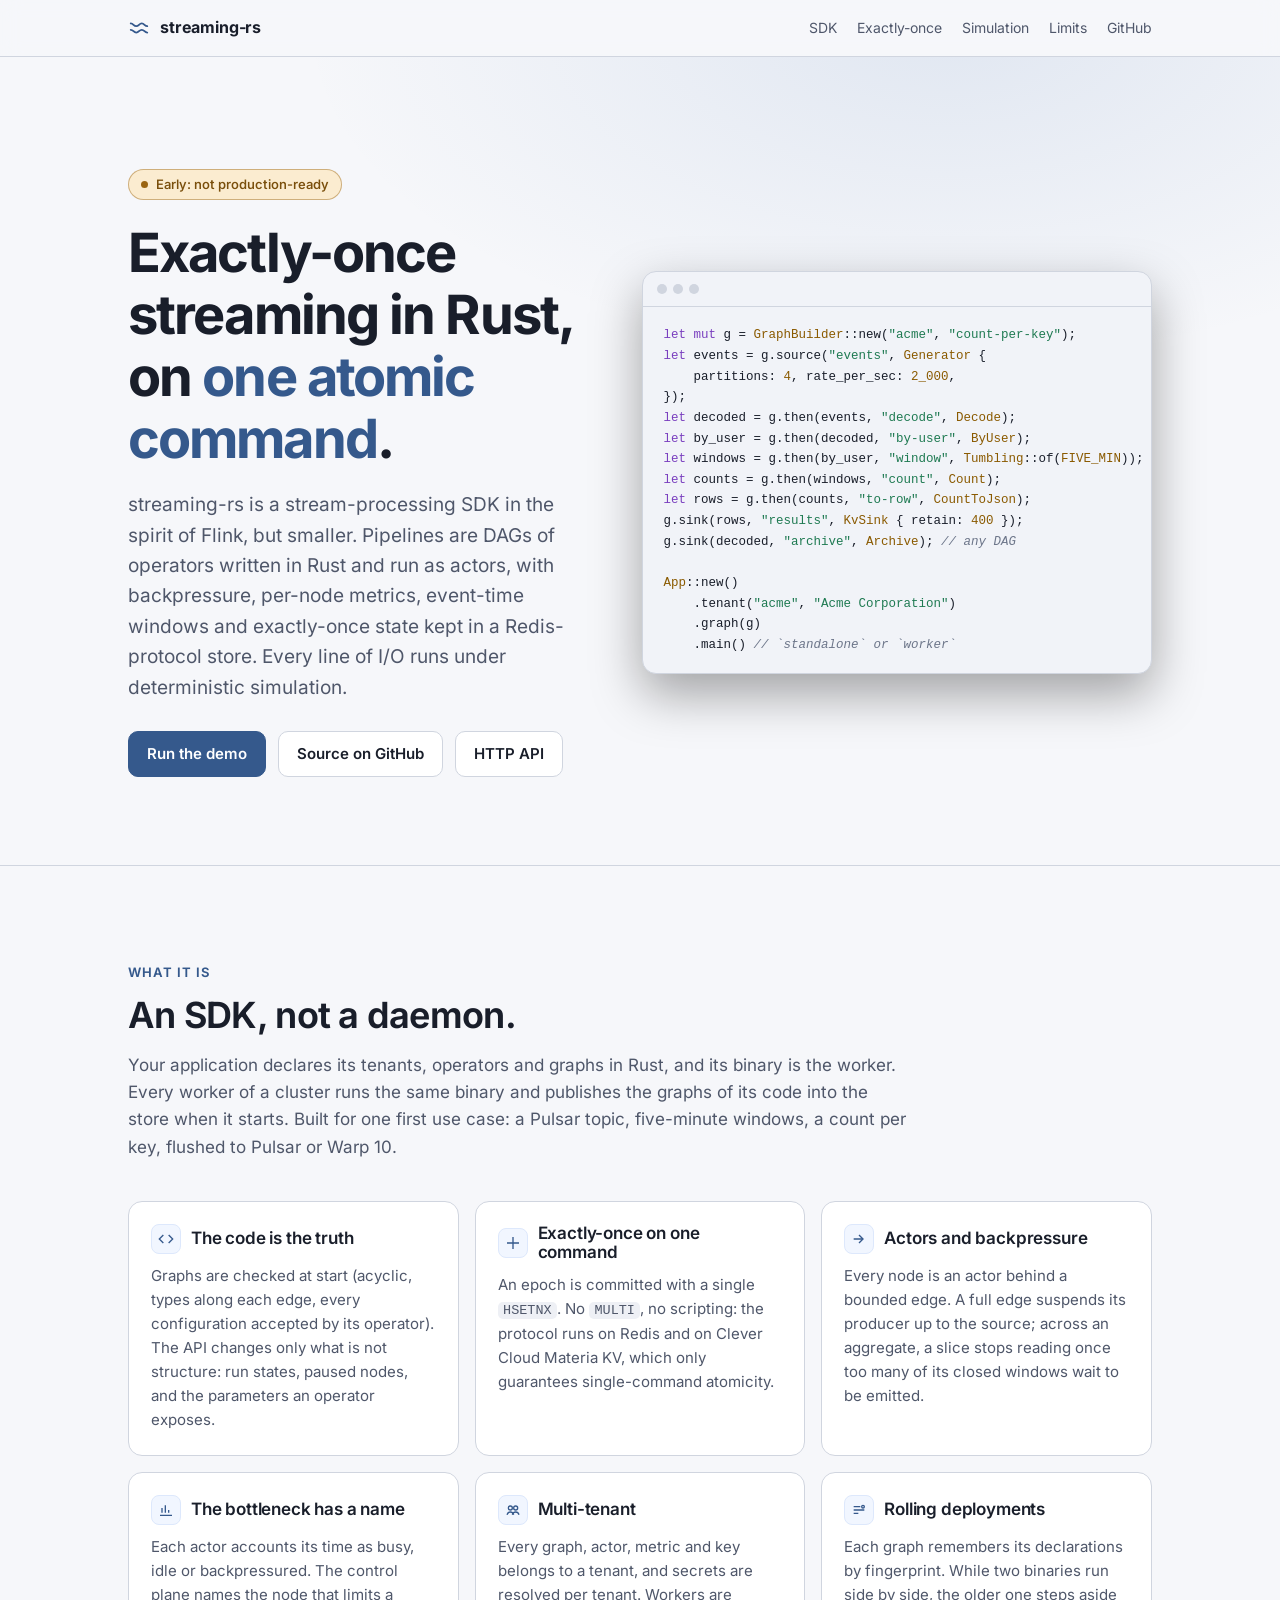
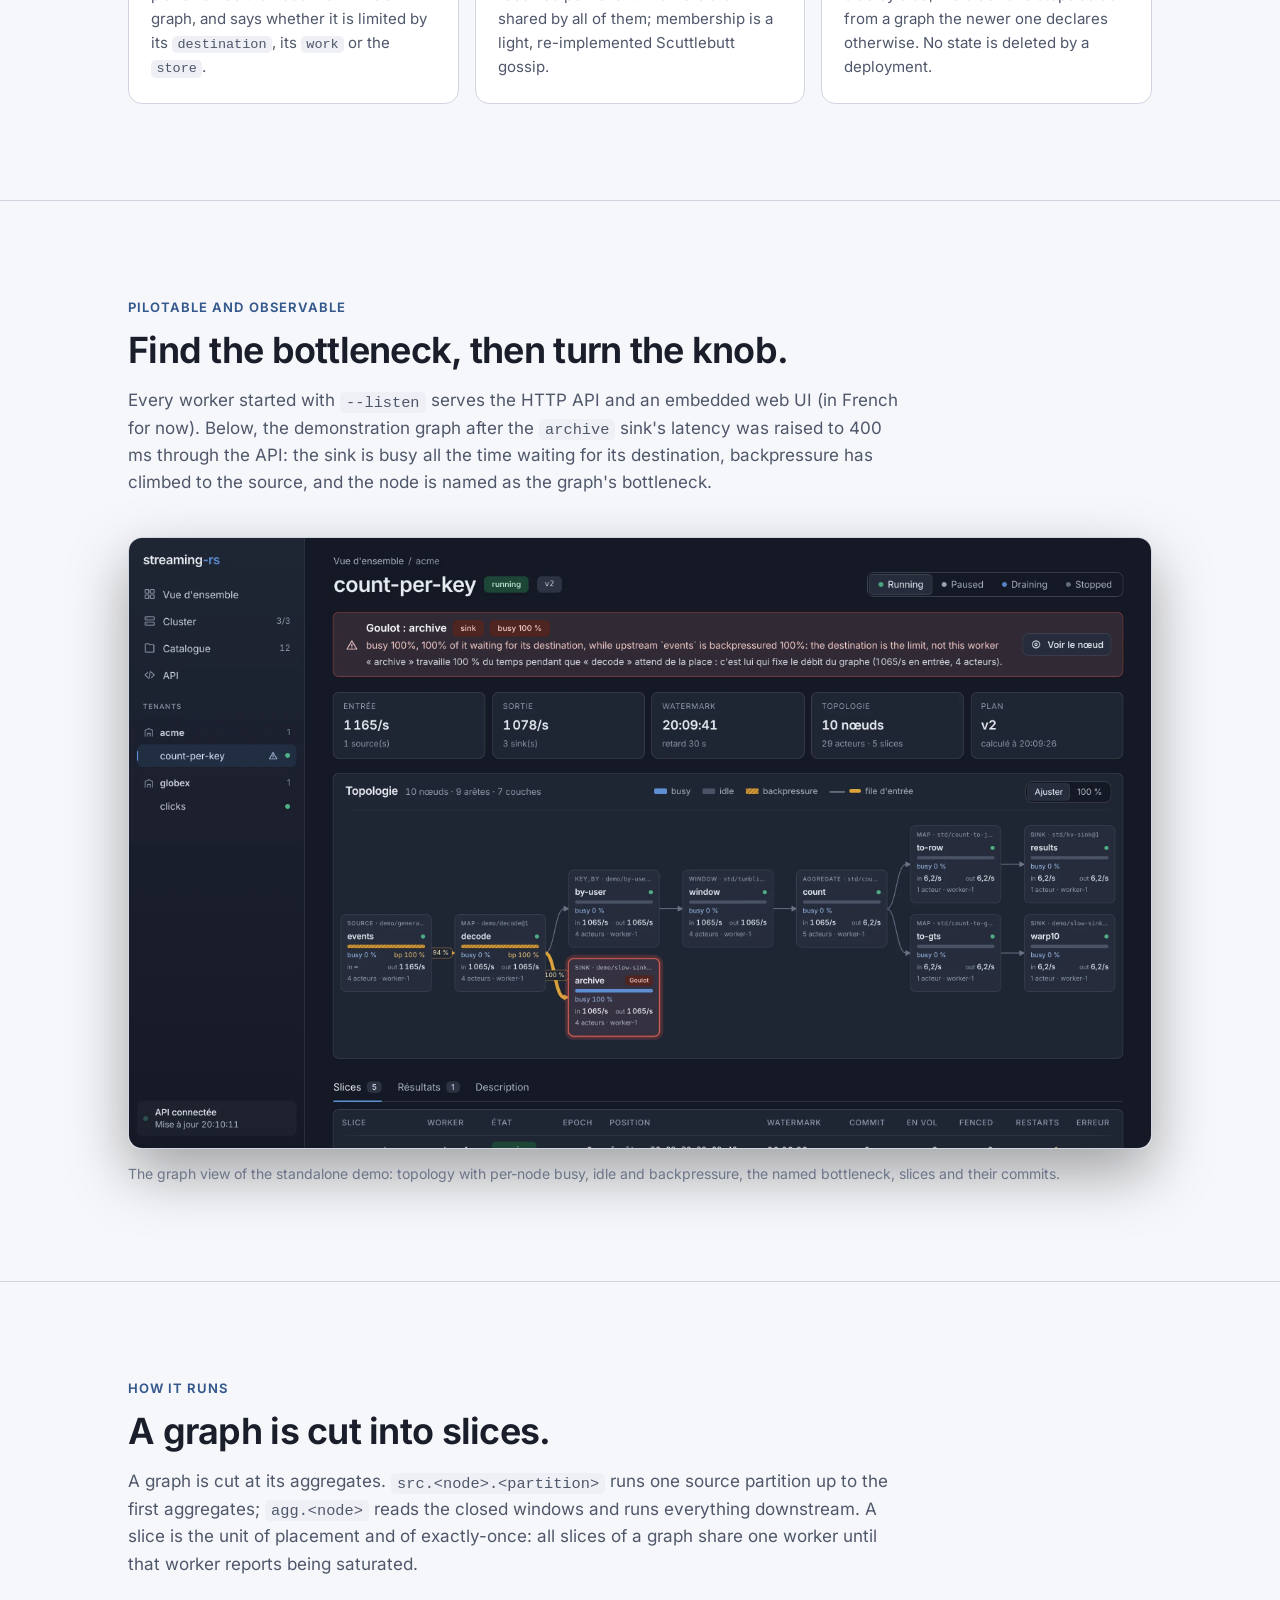
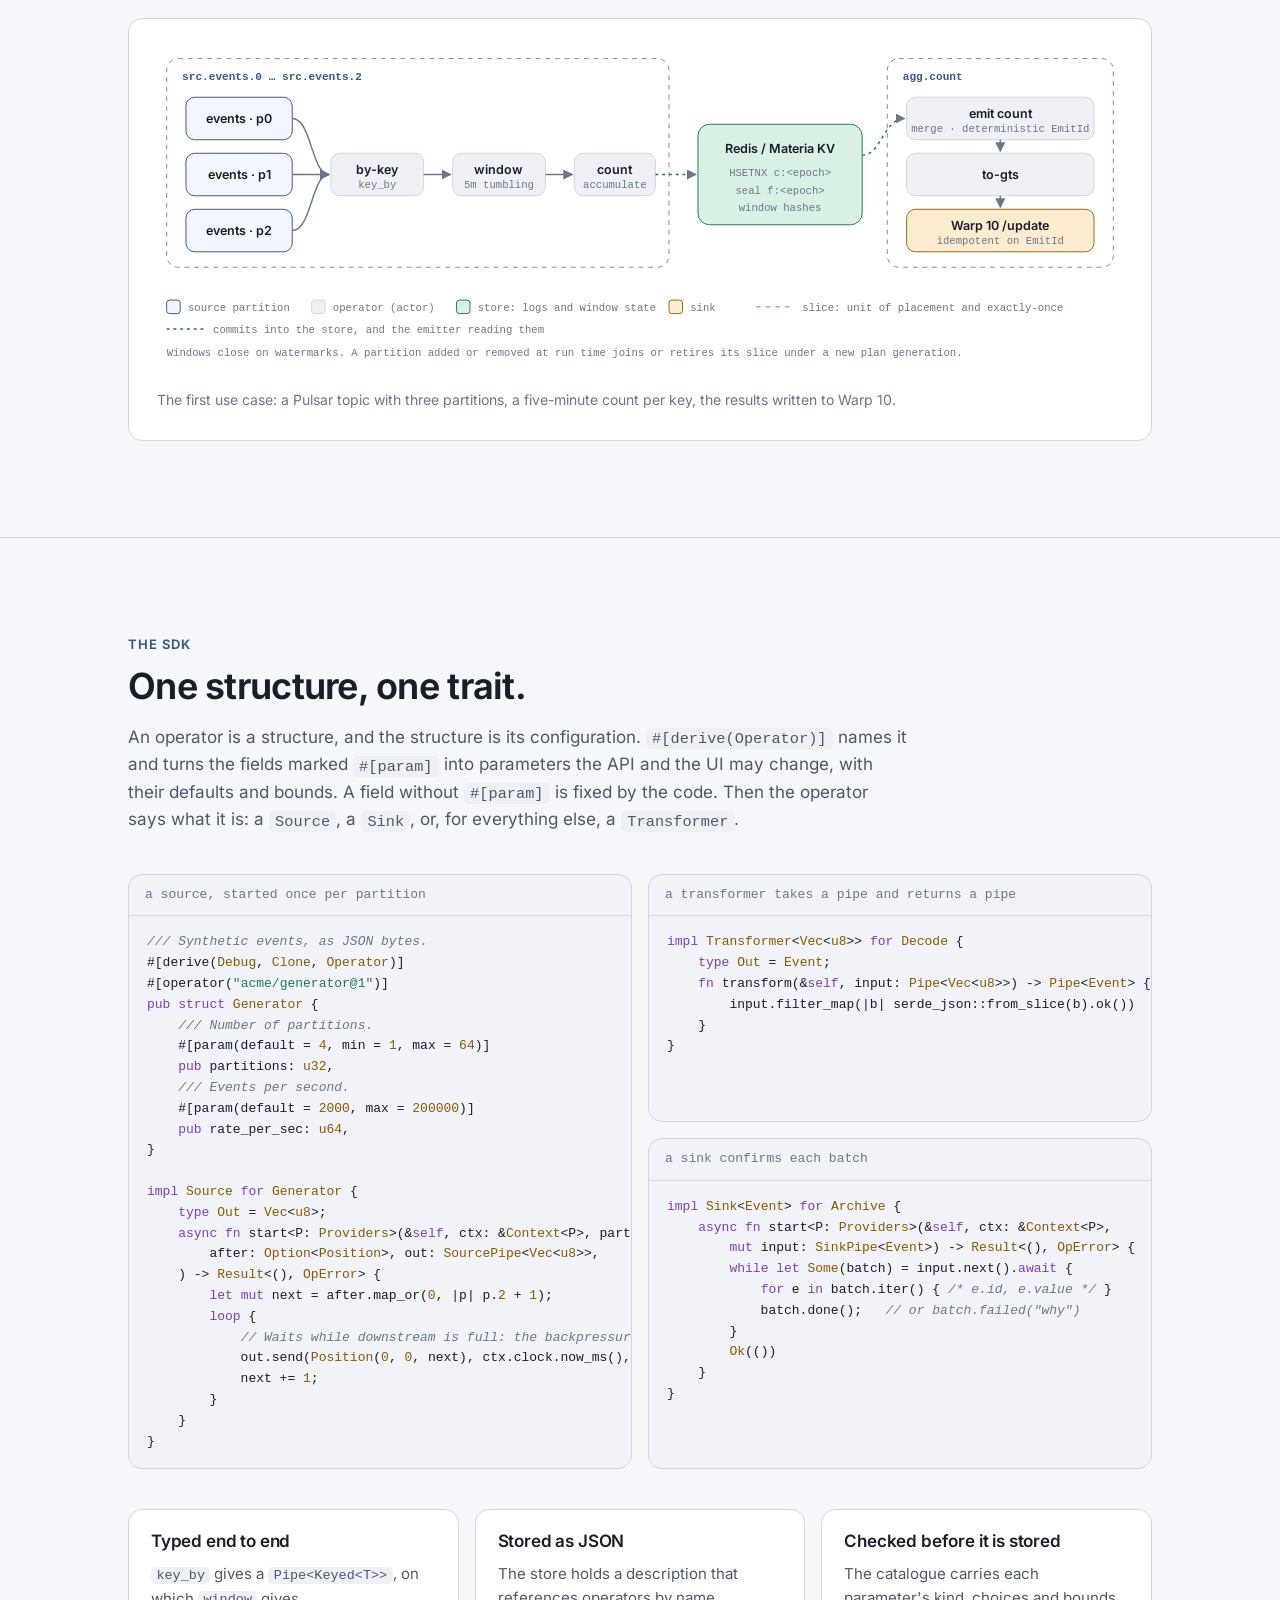
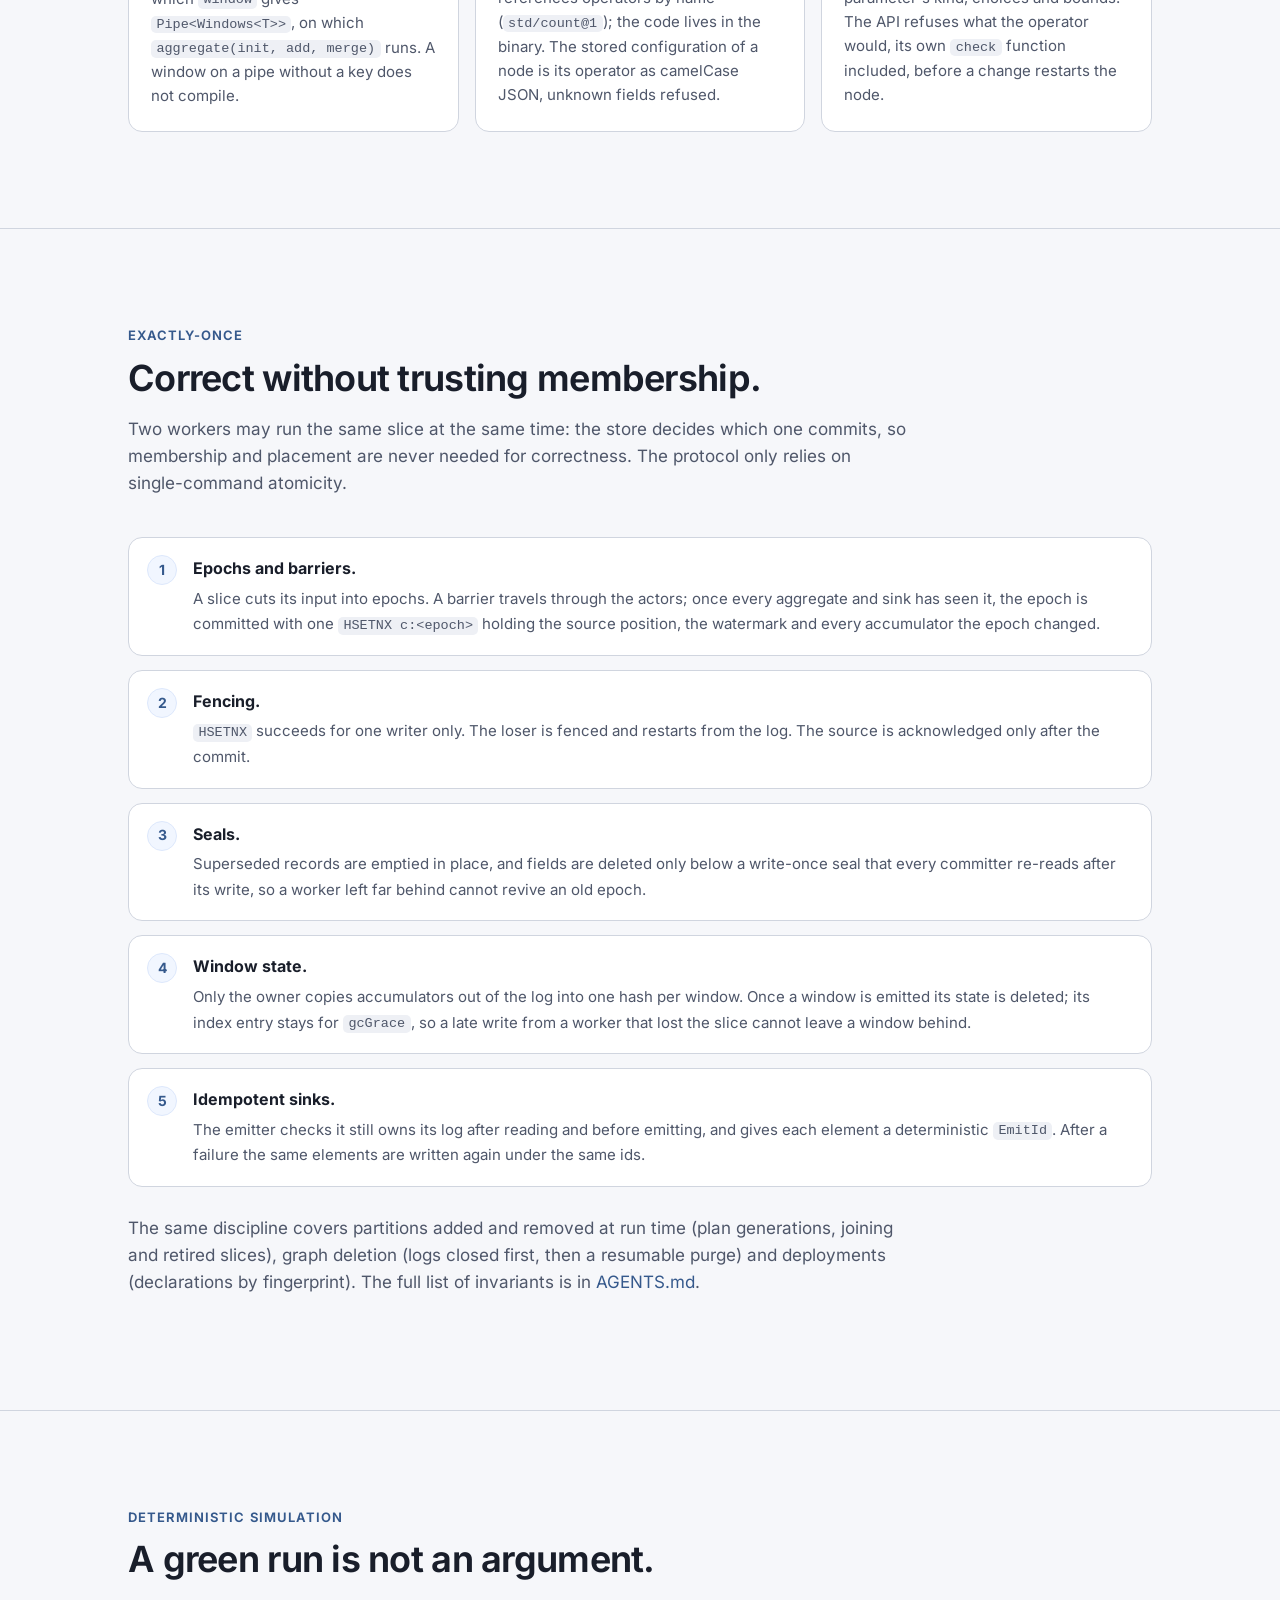
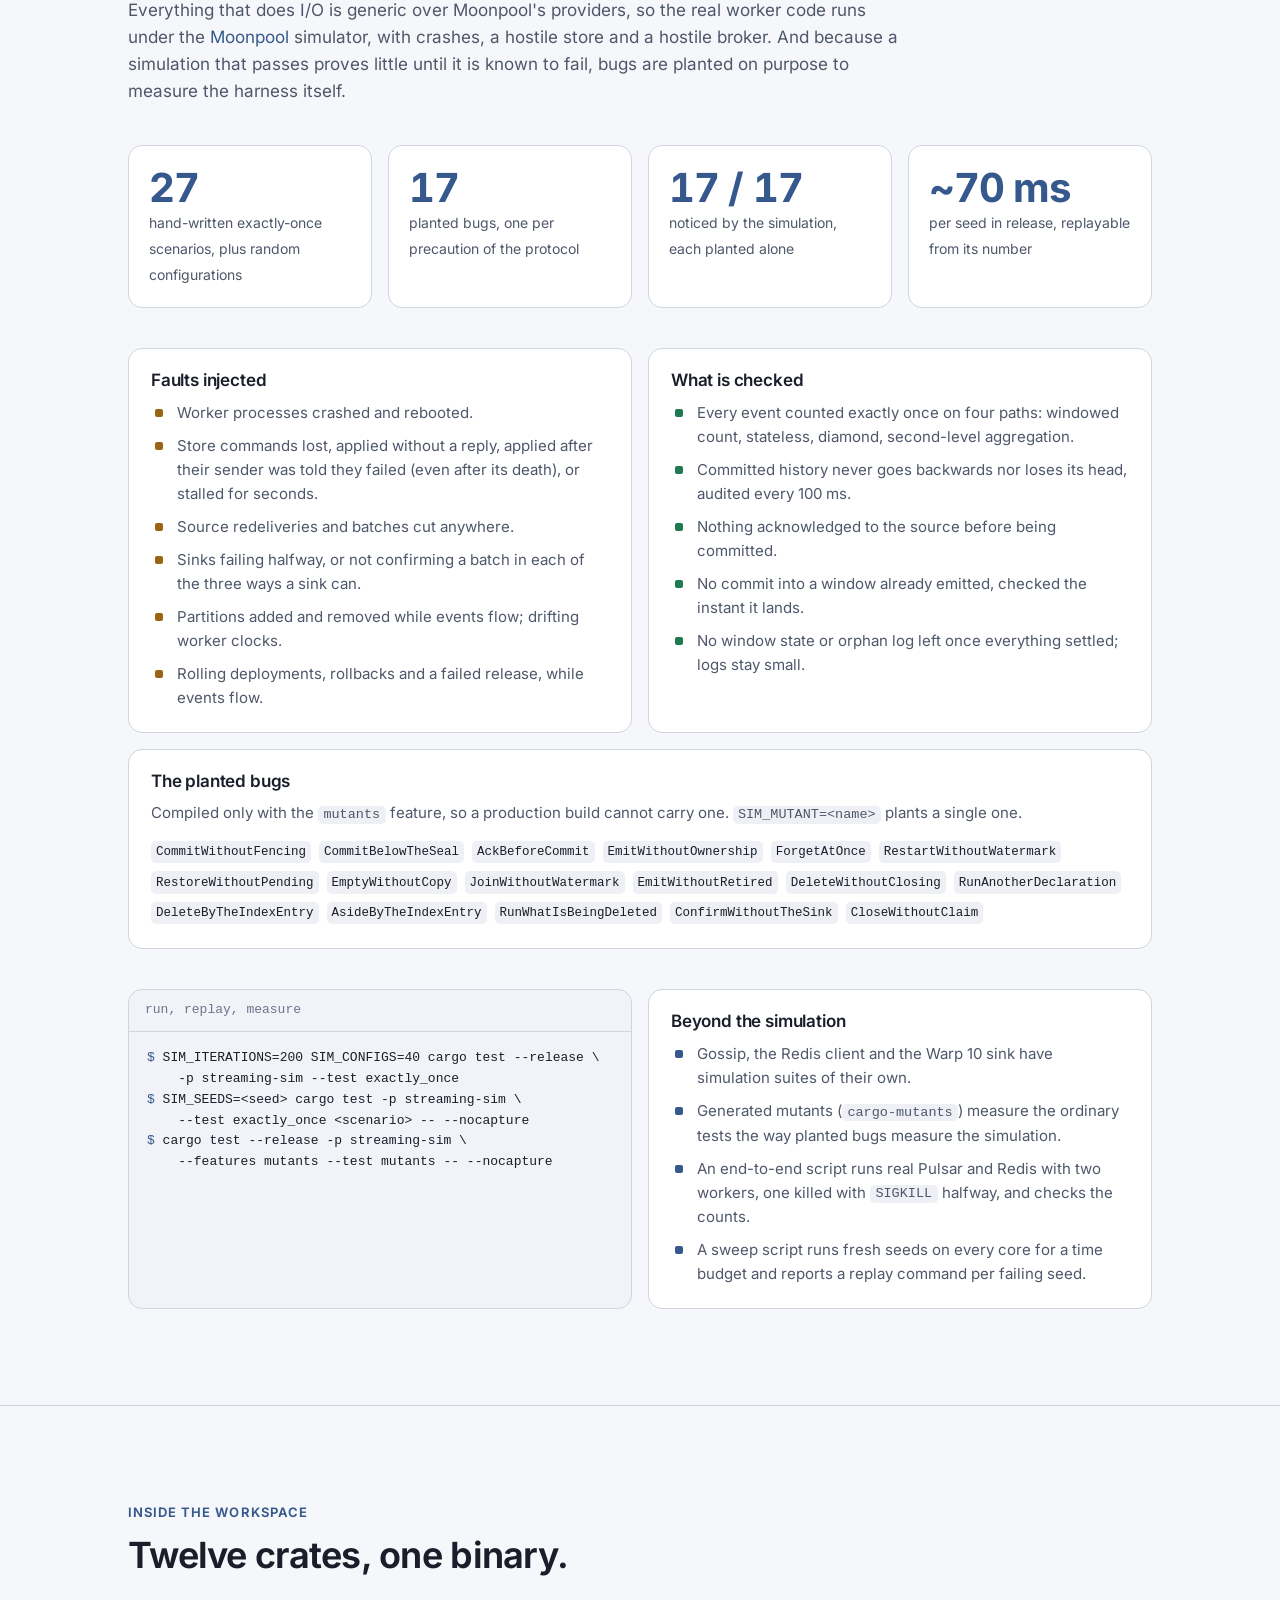
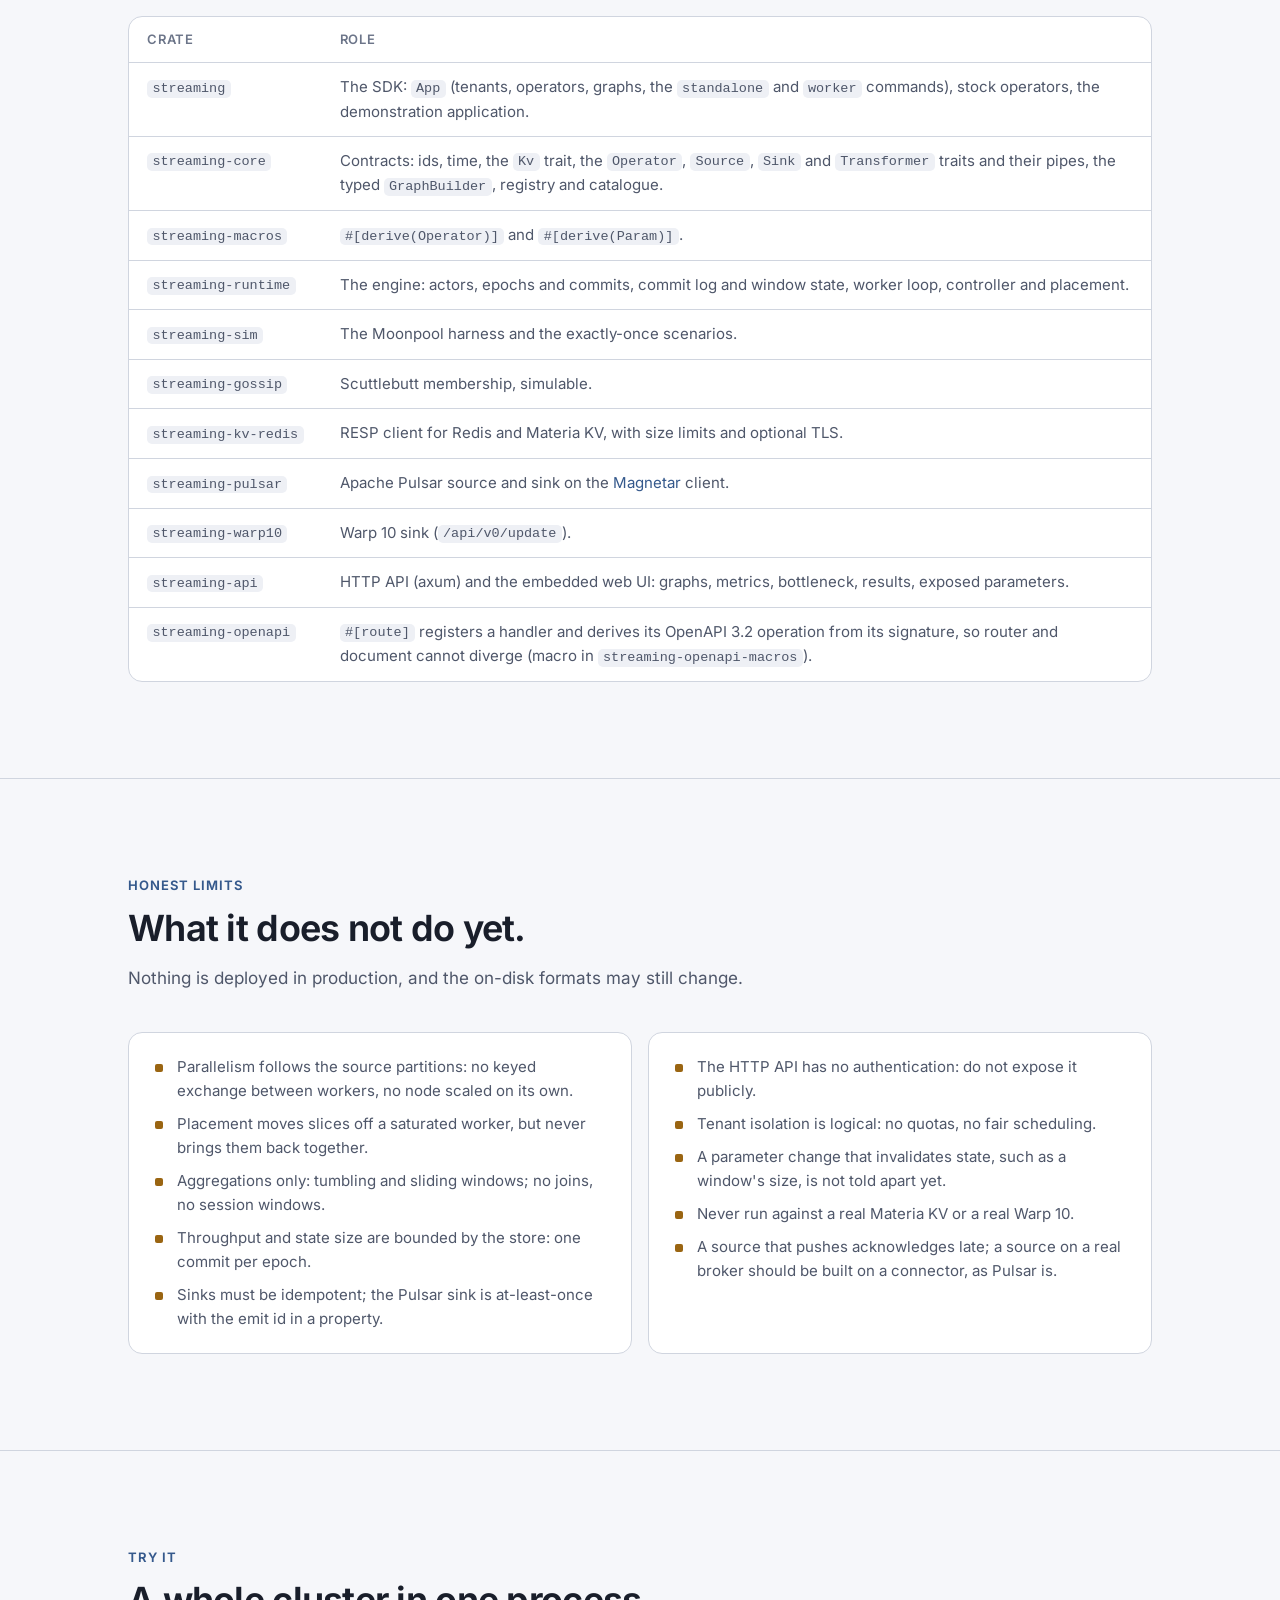
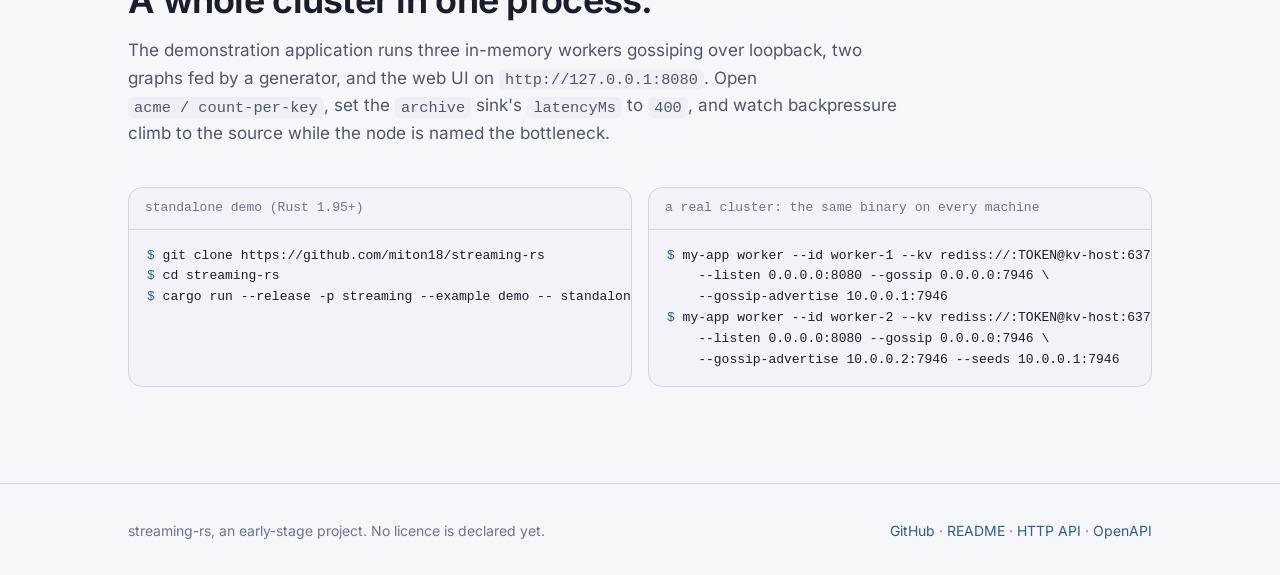
==== commit a080088d: "Move the commit label of the slice diagram into its legend Co-Authored-By: Claude Opus 5.5 <noreply@" ====
--- a/docs/index.html
+++ b/docs/index.html
@@ -363,7 +363,7 @@
       reports being saturated.
     </p>
     <figure class="diagram">
-      <svg viewBox="0 0 1000 330" role="img" aria-label="Three source slices commit to their logs in the store; the emitter slice reads them and writes to the sink">
+      <svg viewBox="0 0 1000 340" role="img" aria-label="Three source slices commit to their logs in the store; the emitter slice reads them and writes to the sink">
         <defs>
           <marker id="arrow" viewBox="0 0 10 10" refX="9" refY="5" markerWidth="7" markerHeight="7" orient="auto-start-reverse">
             <path d="M0 0 10 5 0 10z" style="fill: var(--faint)"/>
@@ -404,7 +404,7 @@
         <text class="d-sub" x="645" y="152" text-anchor="middle">seal f:&lt;epoch&gt;</text>
         <text class="d-sub" x="645" y="170" text-anchor="middle">window hashes</text>
         <path class="d-commit" d="M516 132 H558" marker-end="url(#arrow)"/>
-        <text class="d-sub" x="545" y="70" text-anchor="middle">commit</text>
+        
 
         <!-- emitter slice -->
         <rect class="d-slice" x="756" y="12" width="234" height="216" rx="12"/>
@@ -428,7 +428,8 @@
           <rect class="d-kv" x="300" width="14" height="14" rx="3"/><text class="d-sub" x="322" y="11">store: logs and window state</text>
           <rect class="d-sink" x="520" width="14" height="14" rx="3"/><text class="d-sub" x="542" y="11">sink</text>
           <path class="d-slice" d="M610 7 H650"/><text class="d-sub" x="658" y="11">slice: unit of placement and exactly-once</text>
-          <text class="d-sub" x="0" y="48">Windows close on watermarks. A partition added or removed at run time joins or retires its slice under a new plan generation.</text>
+          <path class="d-commit" d="M0 30 H40"/><text class="d-sub" x="48" y="34">commits into the store, and the emitter reading them</text>
+          <text class="d-sub" x="0" y="58">Windows close on watermarks. A partition added or removed at run time joins or retires its slice under a new plan generation.</text>
         </g>
       </svg>
       <figcaption>The first use case: a Pulsar topic with three partitions, a five-minute count per key, the results written to Warp 10.</figcaption>
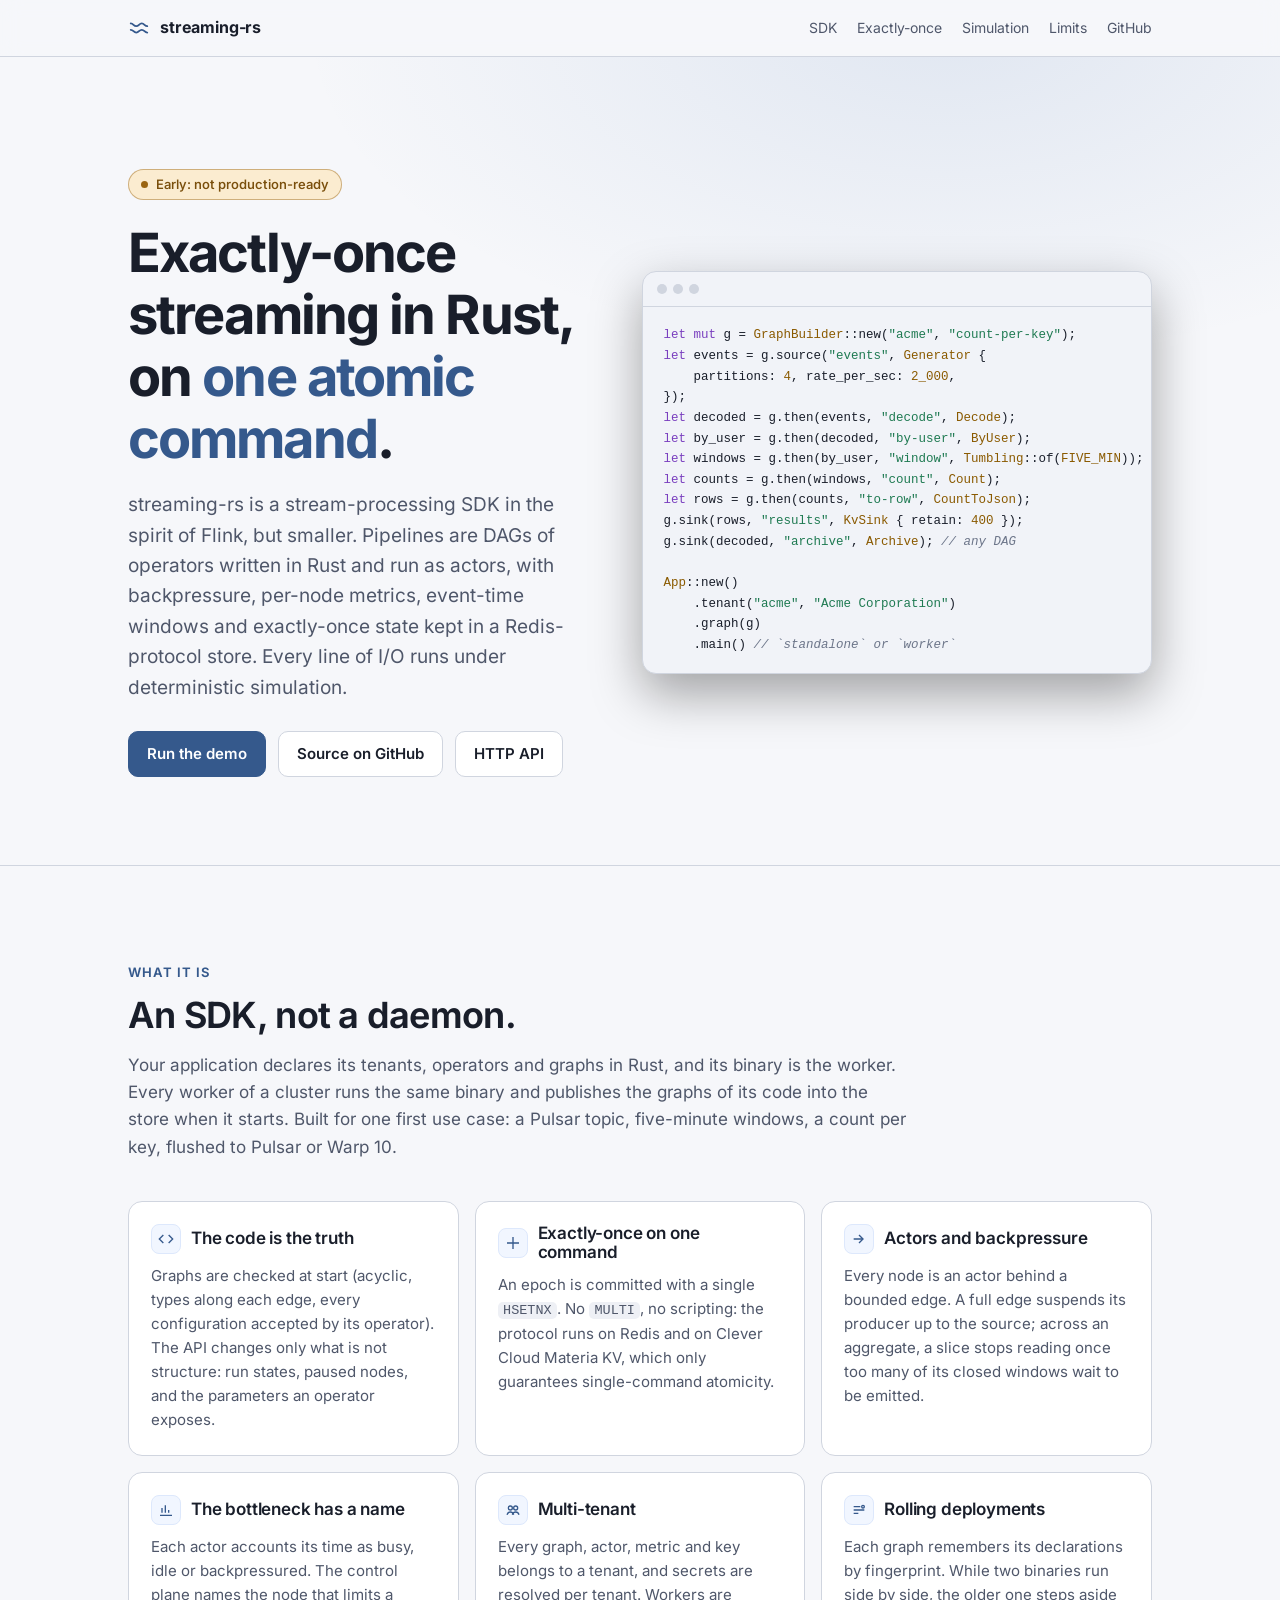
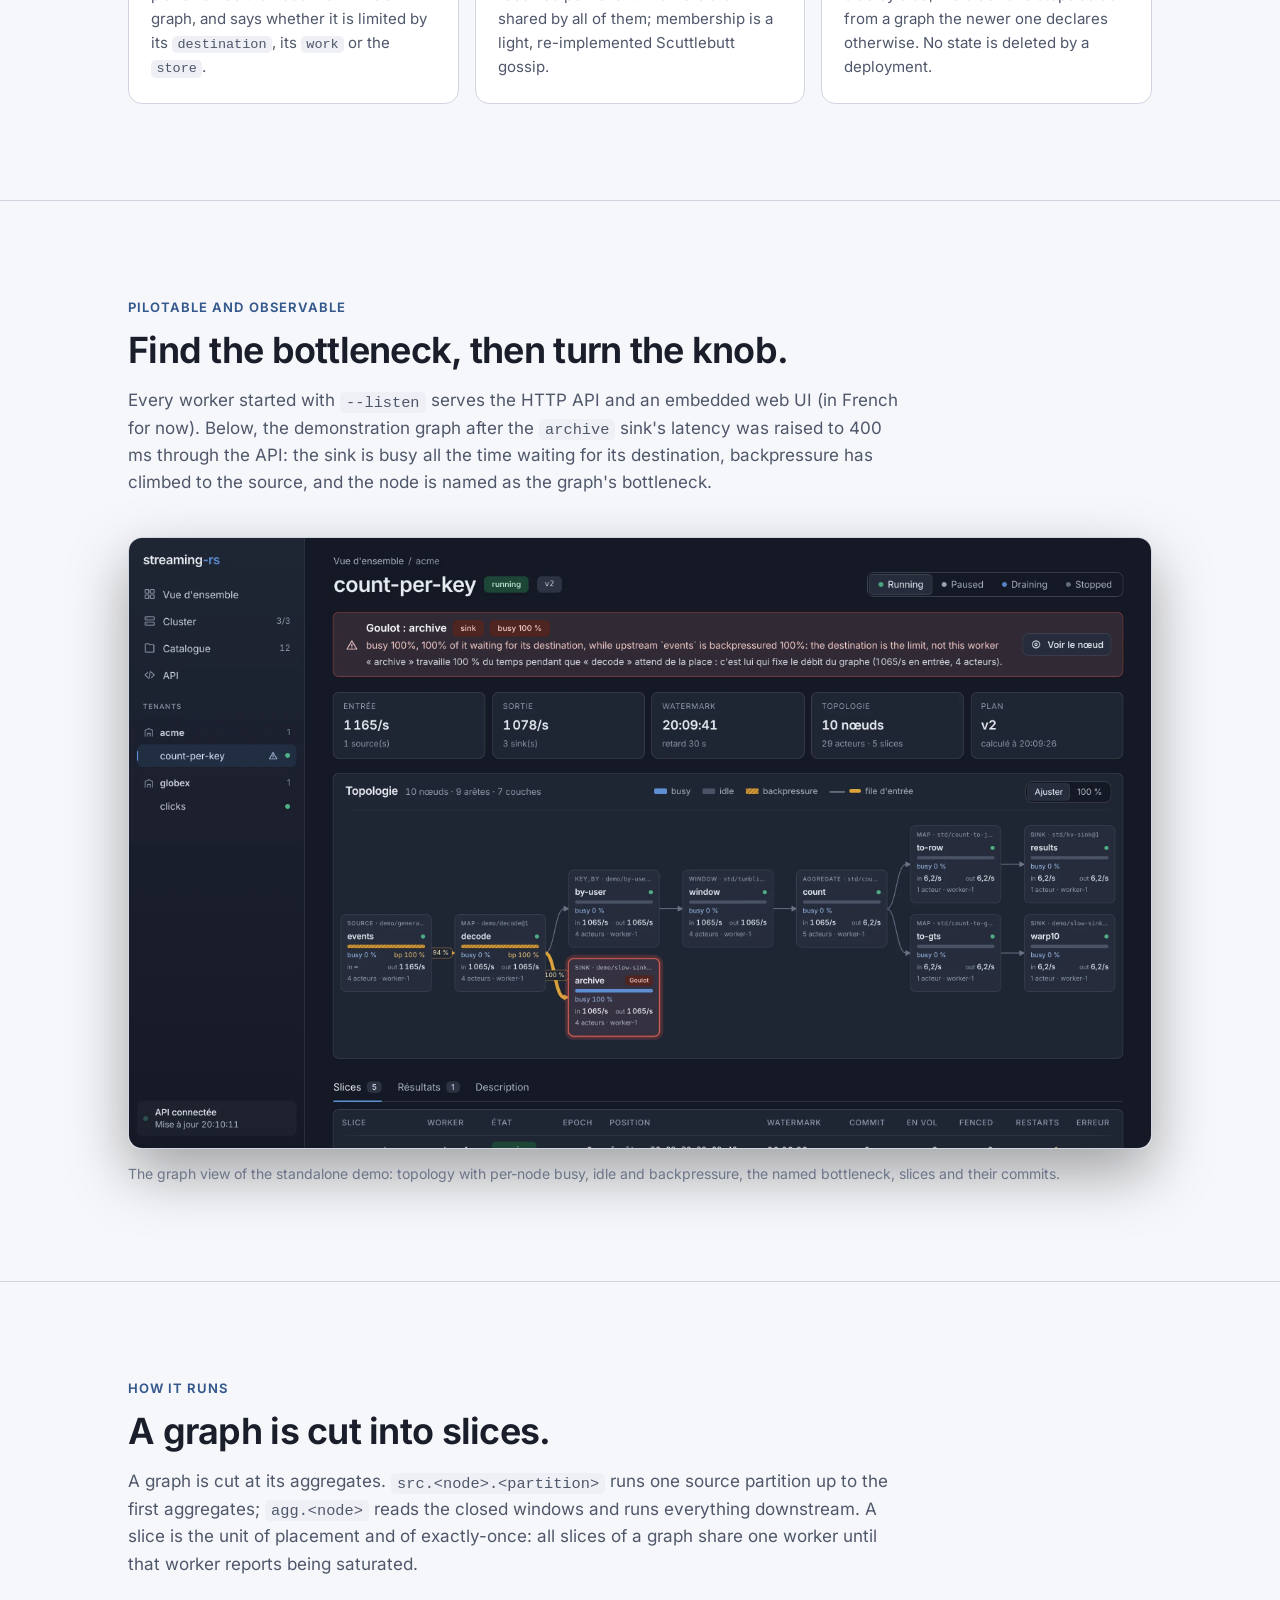
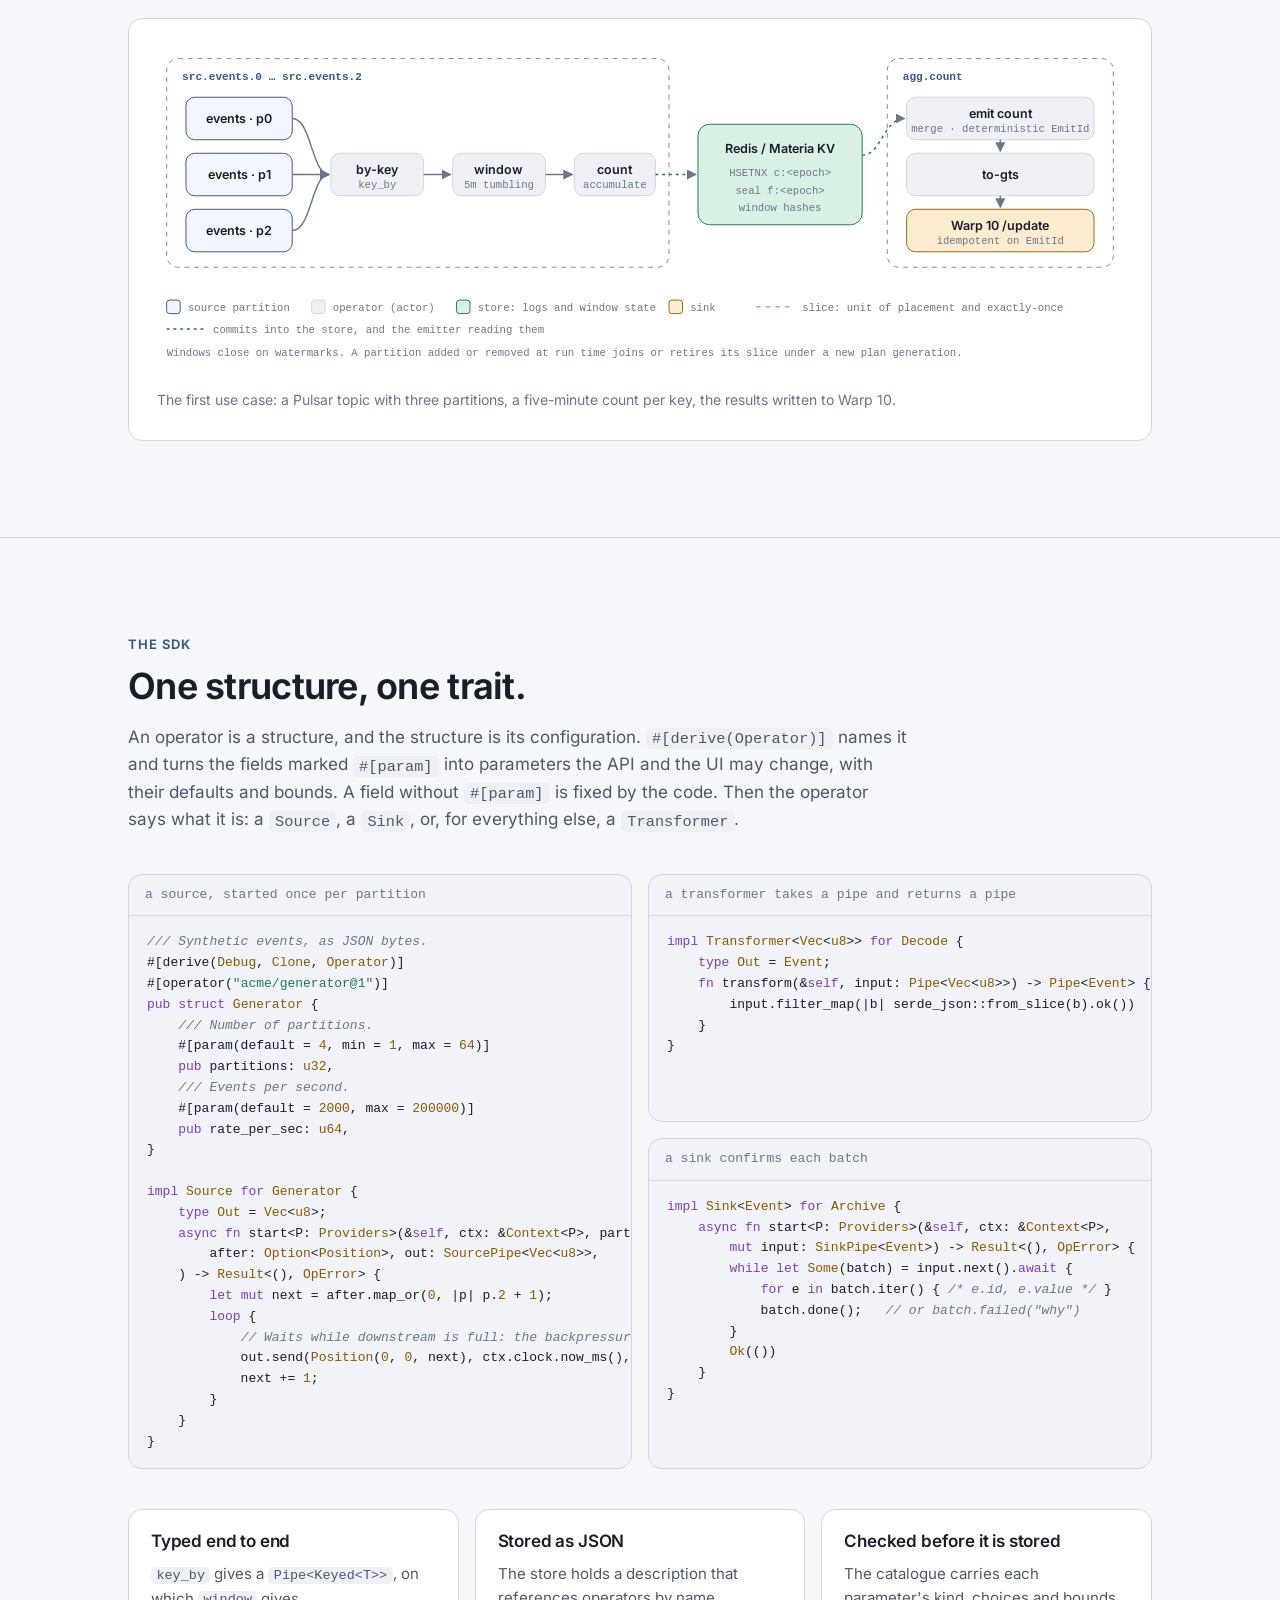
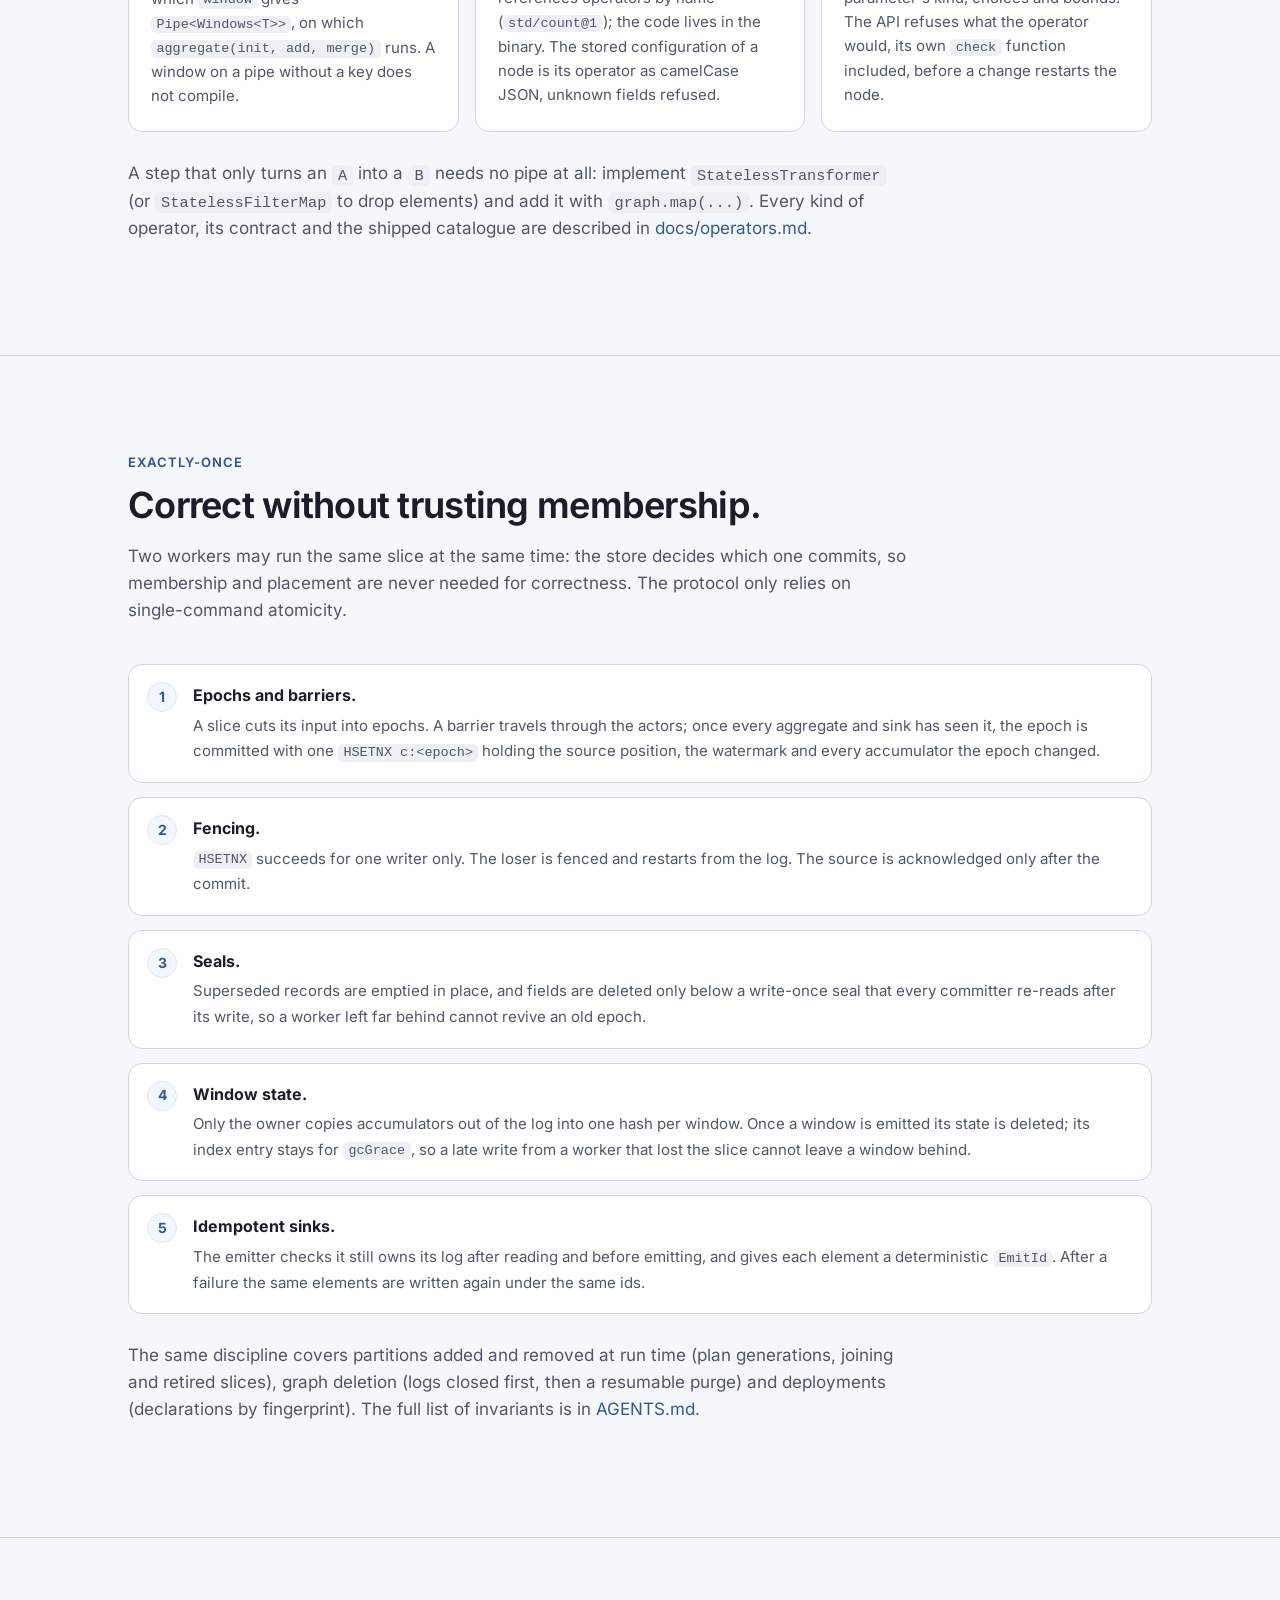
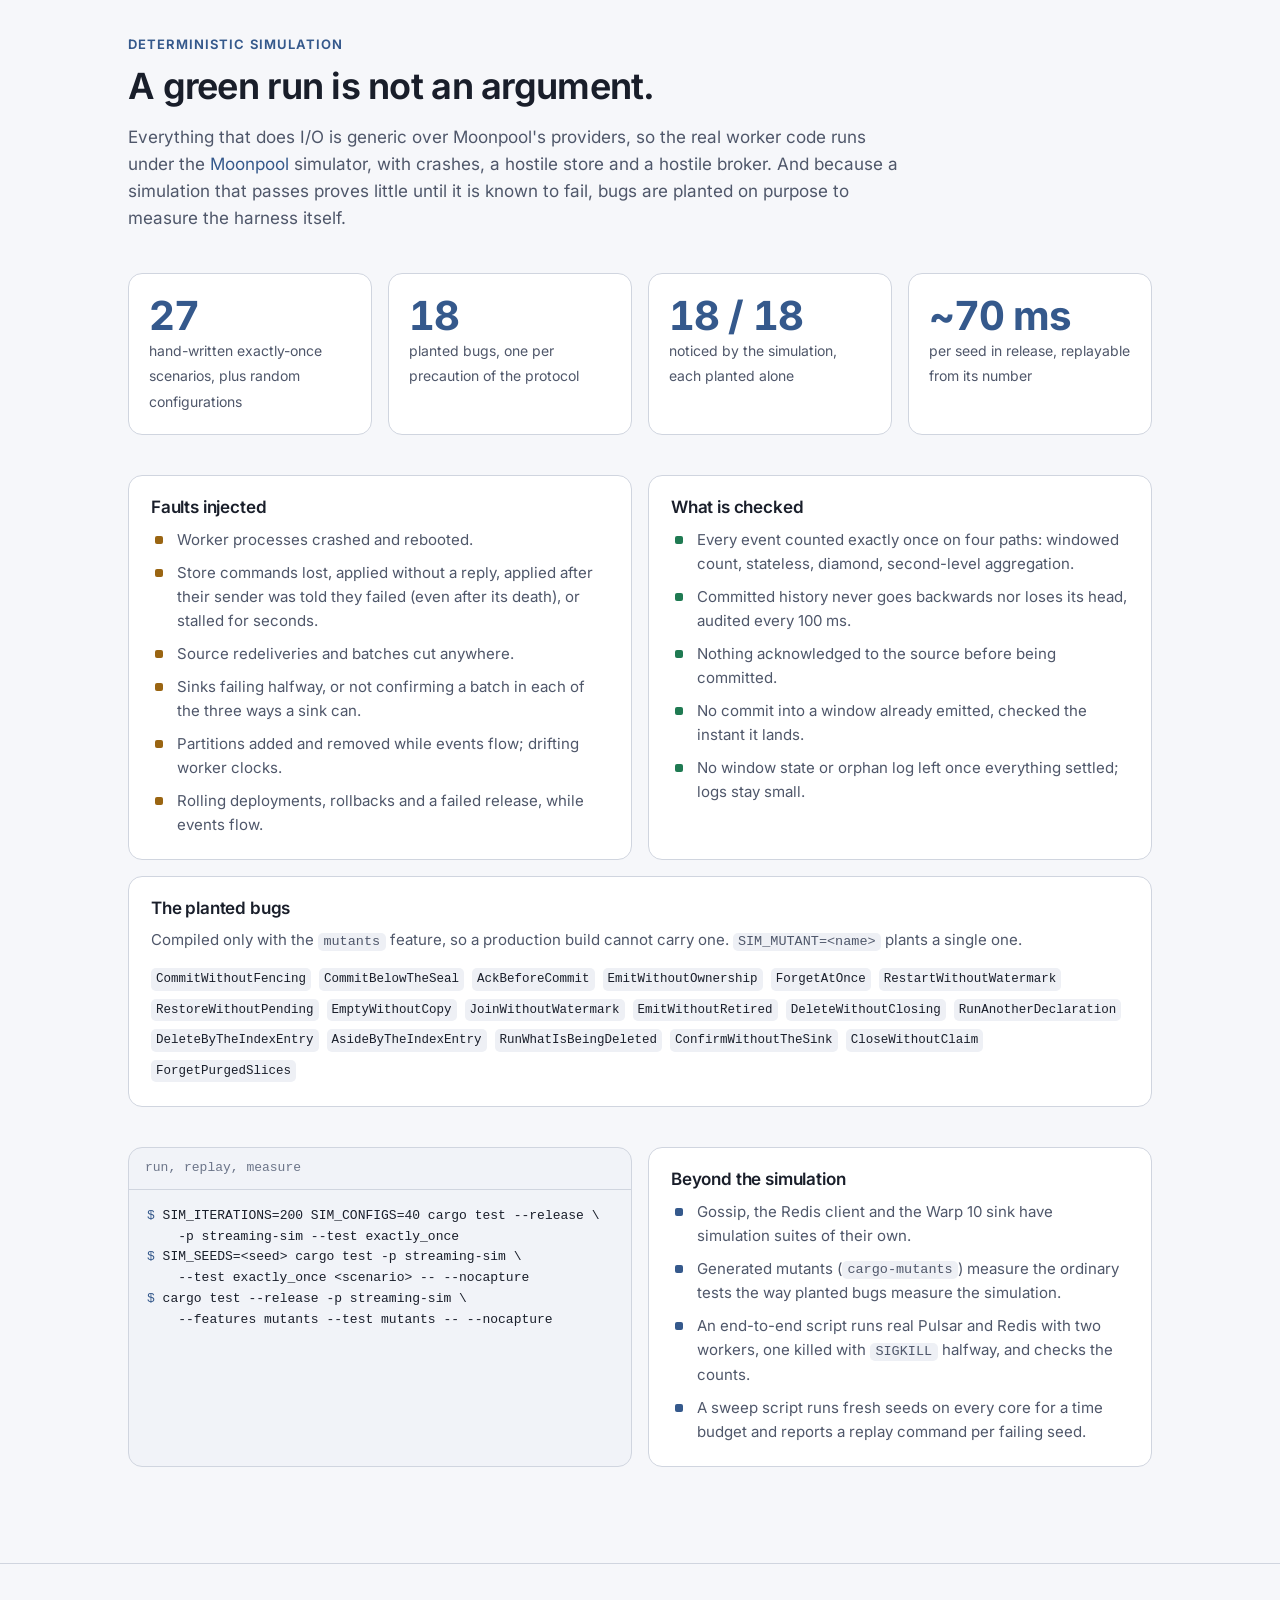
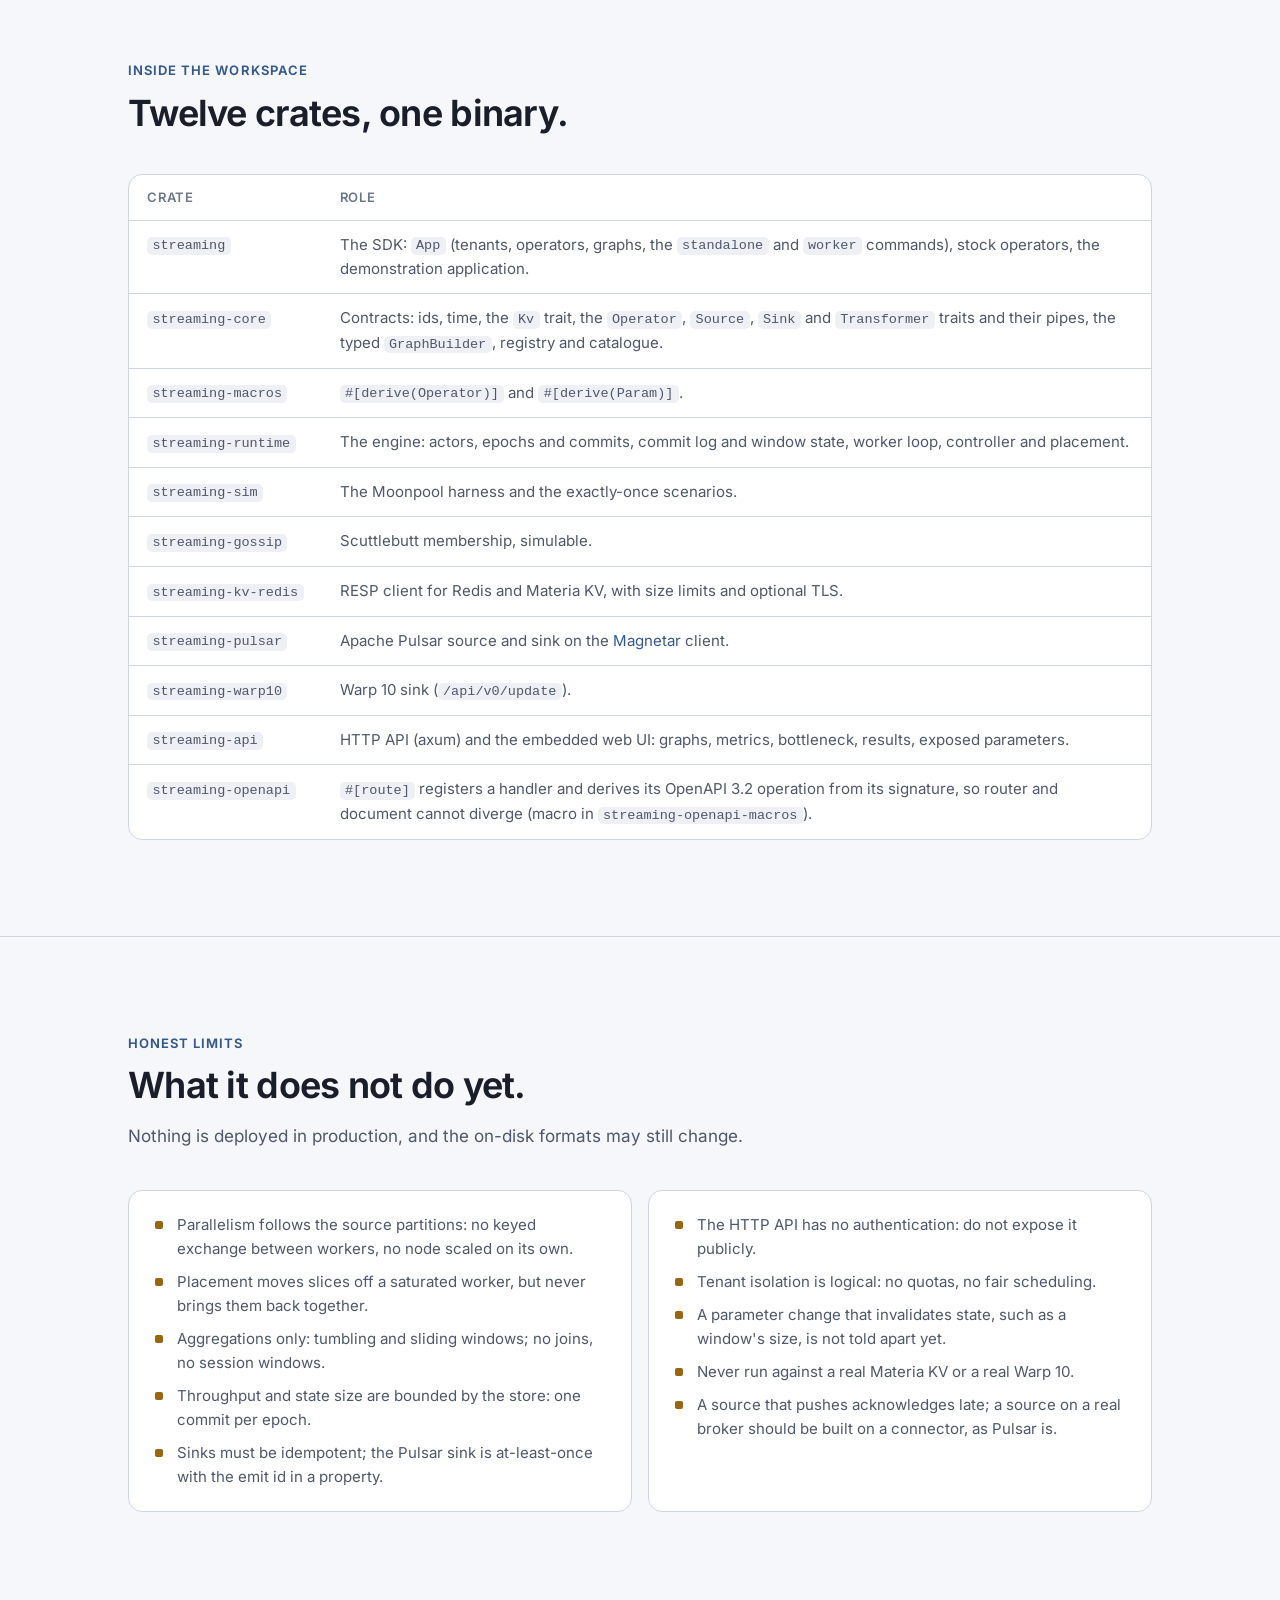
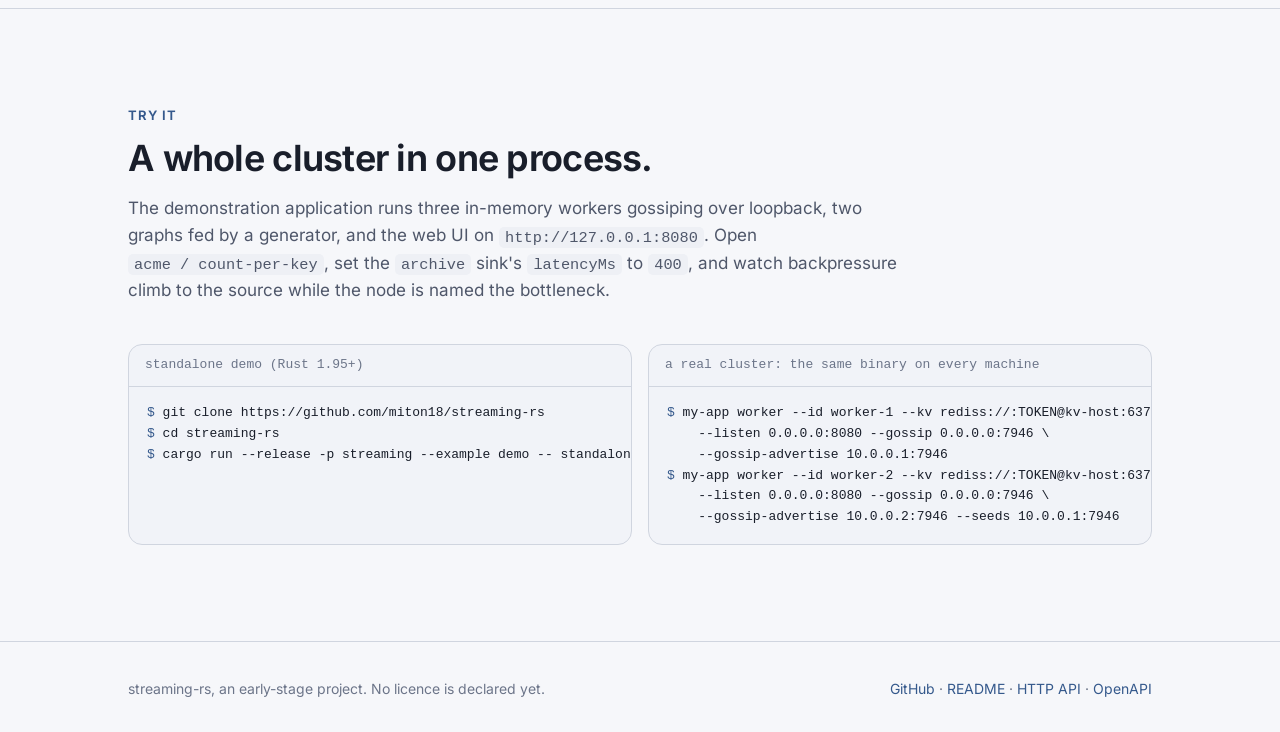
==== commit bdfd38d7: "Document the operators: kinds, contracts and catalogue docs/operators.md explains sources, stateless" ====
--- a/docs/index.html
+++ b/docs/index.html
@@ -508,6 +508,12 @@
       <div class="card"><h3>Stored as JSON</h3><p>The store holds a description that references operators by name (<code>std/count@1</code>); the code lives in the binary. The stored configuration of a node is its operator as camelCase JSON, unknown fields refused.</p></div>
       <div class="card"><h3>Checked before it is stored</h3><p>The catalogue carries each parameter's kind, choices and bounds. The API refuses what the operator would, its own <code>check</code> function included, before a change restarts the node.</p></div>
     </div>
+    <p class="intro" style="margin-top: 28px;">
+      A step that only turns an <code>A</code> into a <code>B</code> needs no pipe at all: implement
+      <code>StatelessTransformer</code> (or <code>StatelessFilterMap</code> to drop elements) and add it with
+      <code>graph.map(...)</code>. Every kind of operator, its contract and the shipped catalogue are described in
+      <a href="https://github.com/miton18/streaming-rs/blob/main/docs/operators.md">docs/operators.md</a>.
+    </p>
   </div>
 </section>
 
@@ -549,8 +555,8 @@
     </p>
     <div class="stats">
       <div class="stat"><b>27</b><span>hand-written exactly-once scenarios, plus random configurations</span></div>
-      <div class="stat"><b>17</b><span>planted bugs, one per precaution of the protocol</span></div>
-      <div class="stat"><b>17 / 17</b><span>noticed by the simulation, each planted alone</span></div>
+      <div class="stat"><b>18</b><span>planted bugs, one per precaution of the protocol</span></div>
+      <div class="stat"><b>18 / 18</b><span>noticed by the simulation, each planted alone</span></div>
       <div class="stat"><b>~70 ms</b><span>per seed in release, replayable from its number</span></div>
     </div>
     <div class="grid two">
@@ -584,7 +590,7 @@
         <code>ForgetAtOnce</code><code>RestartWithoutWatermark</code><code>RestoreWithoutPending</code><code>EmptyWithoutCopy</code>
         <code>JoinWithoutWatermark</code><code>EmitWithoutRetired</code><code>DeleteWithoutClosing</code><code>RunAnotherDeclaration</code>
         <code>DeleteByTheIndexEntry</code><code>AsideByTheIndexEntry</code><code>RunWhatIsBeingDeleted</code><code>ConfirmWithoutTheSink</code>
-        <code>CloseWithoutClaim</code>
+        <code>CloseWithoutClaim</code><code>ForgetPurgedSlices</code>
       </div>
     </div>
     <div class="grid two">
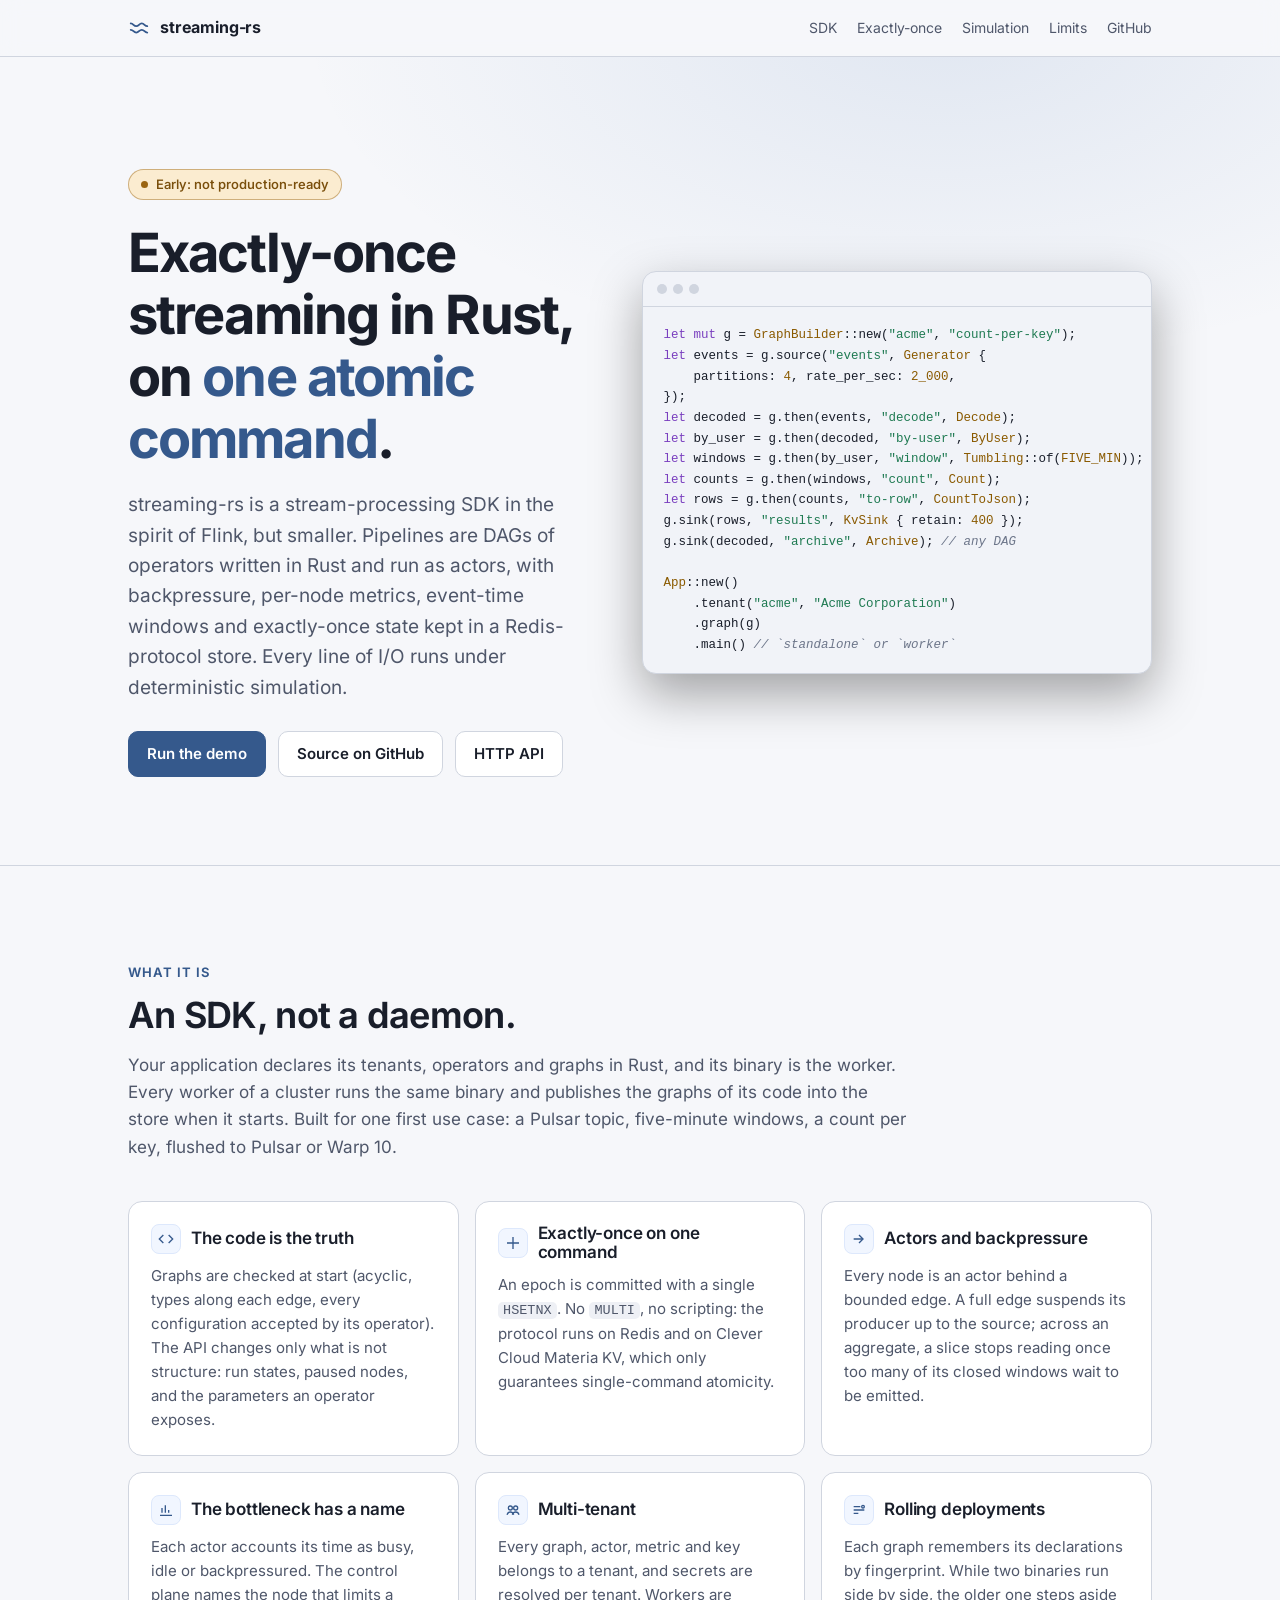
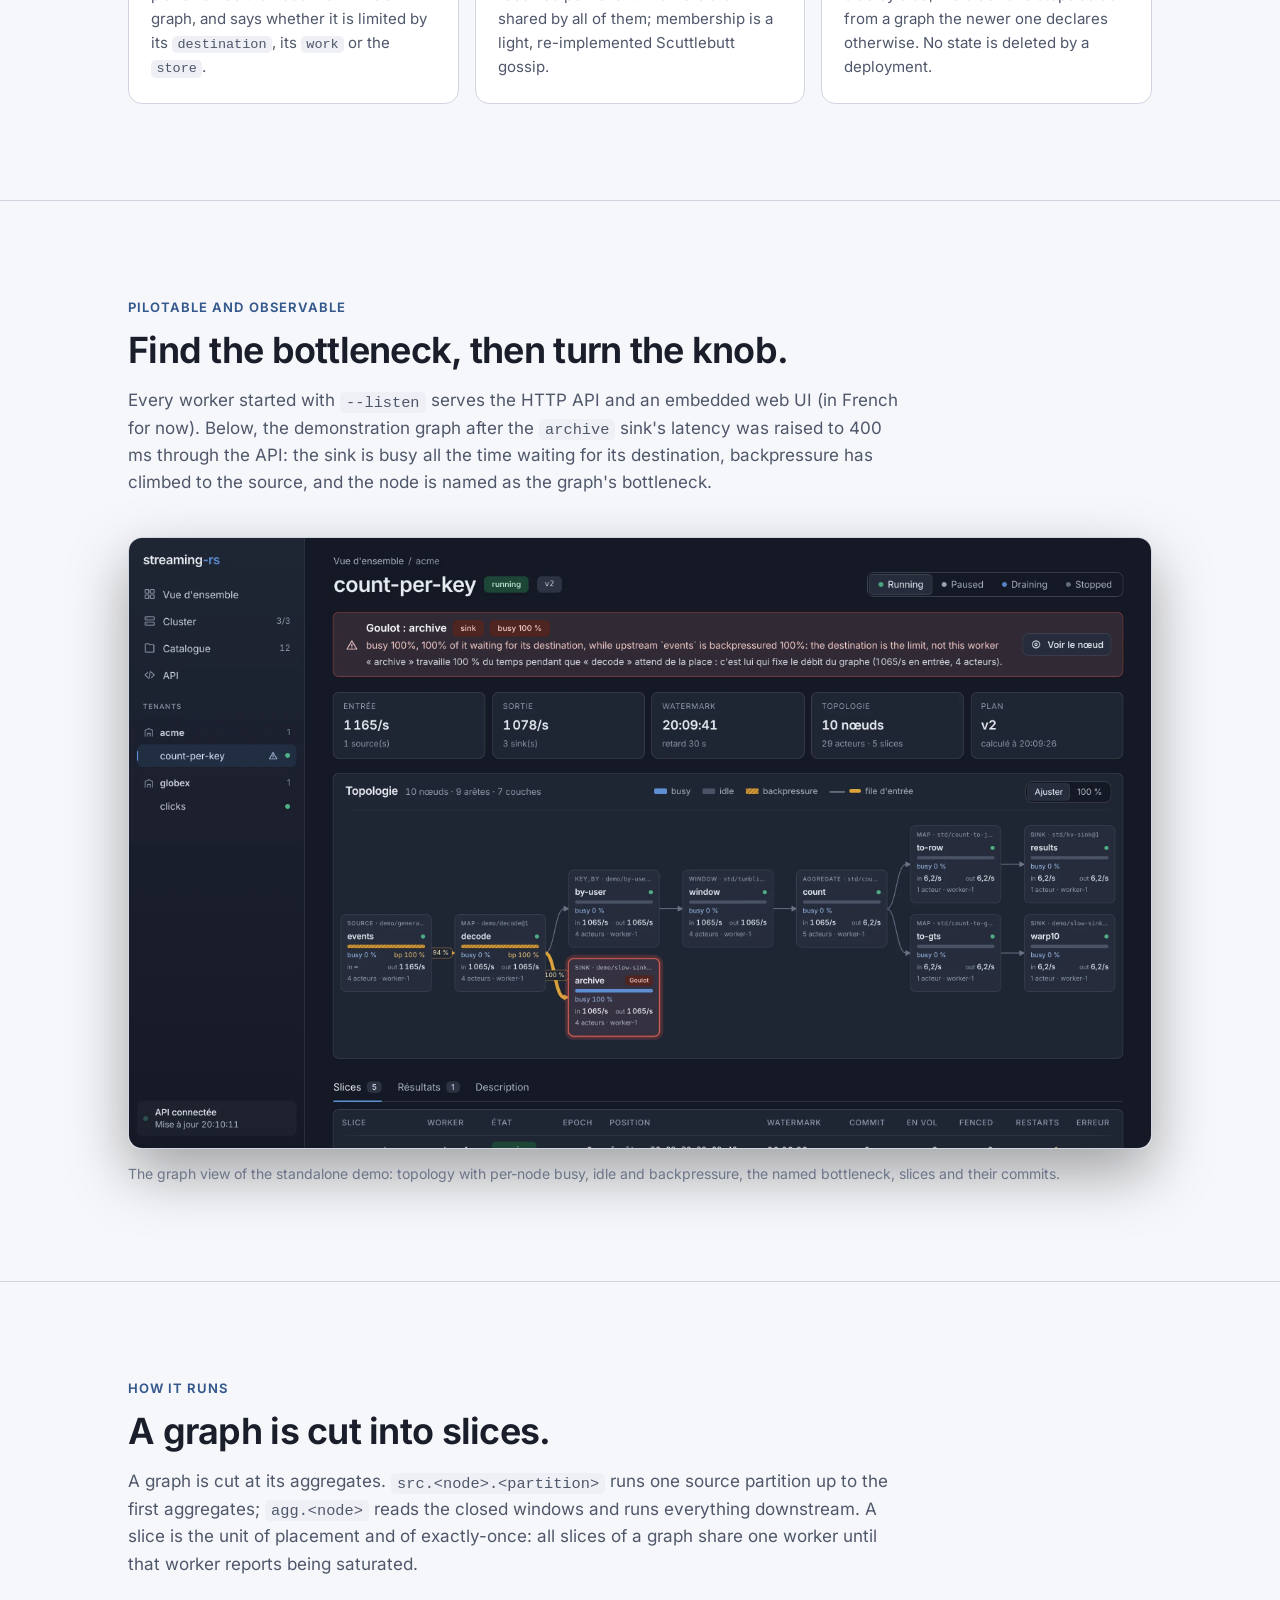
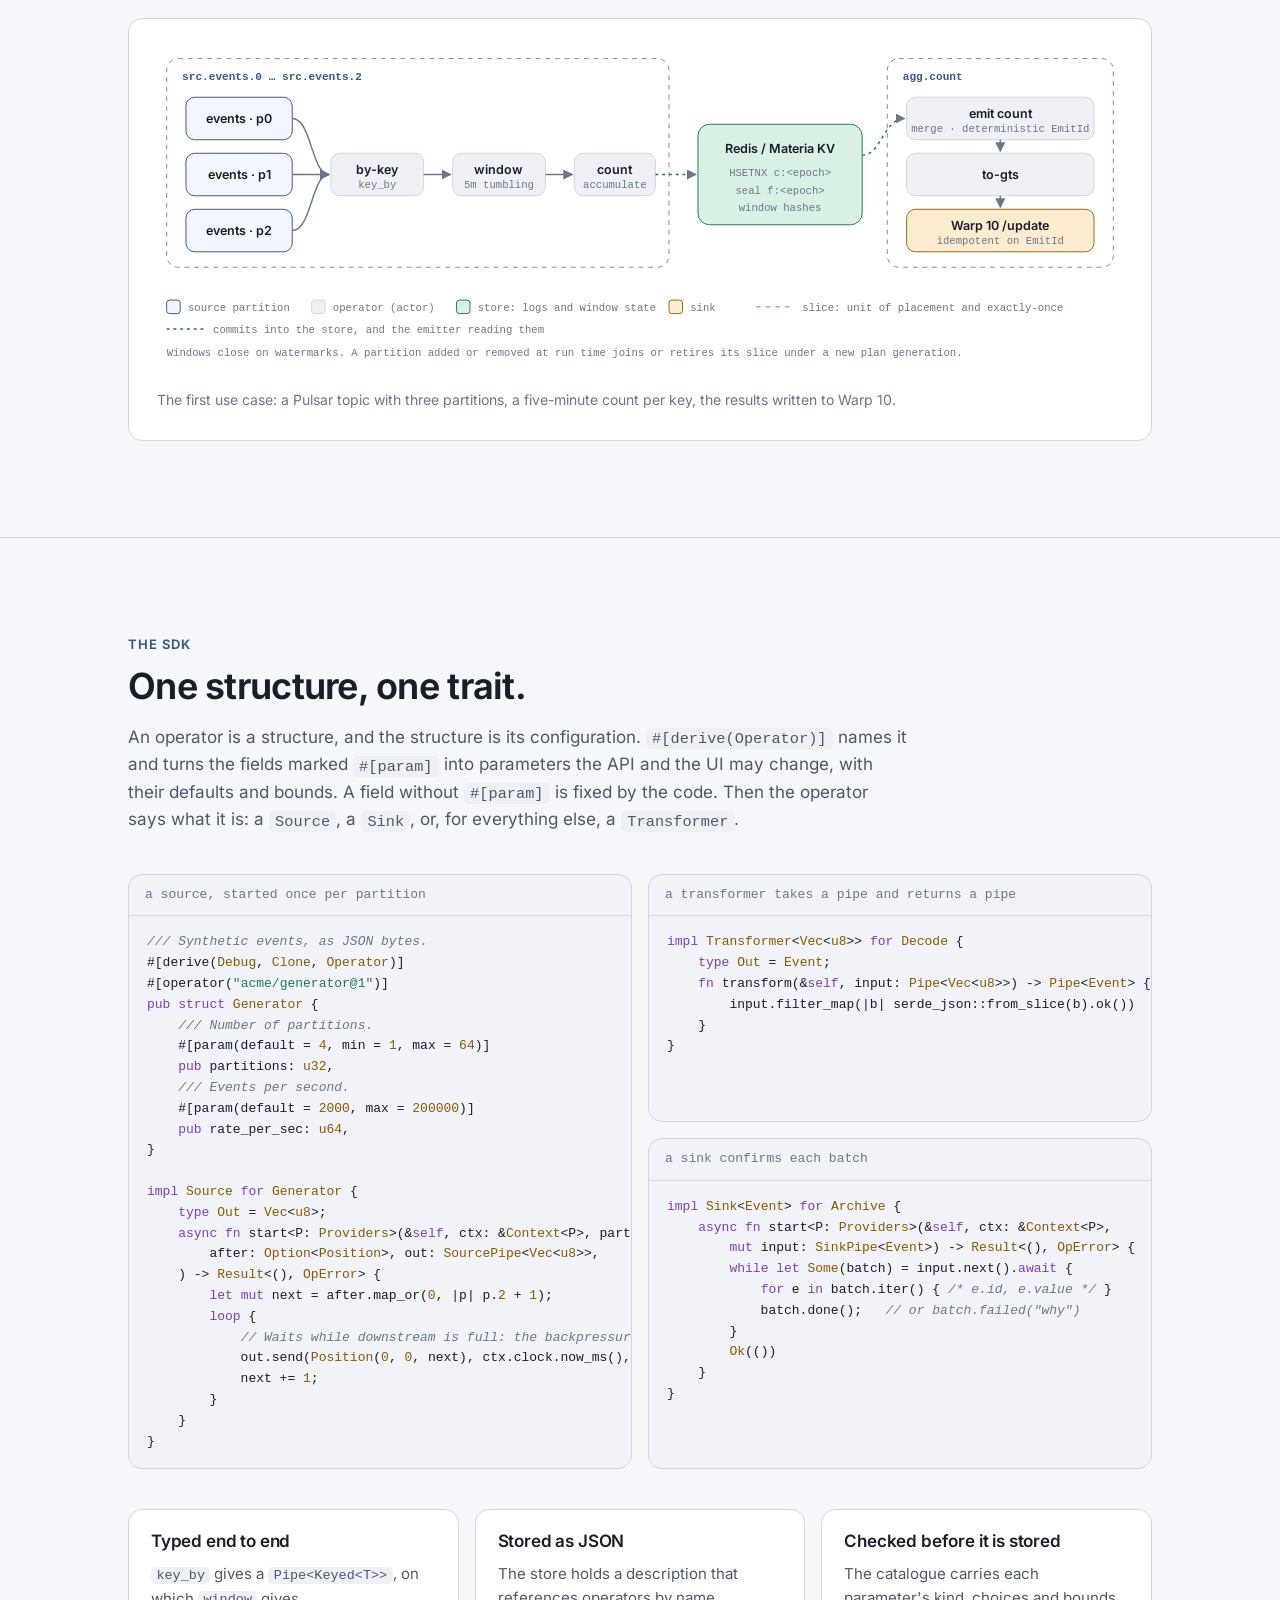
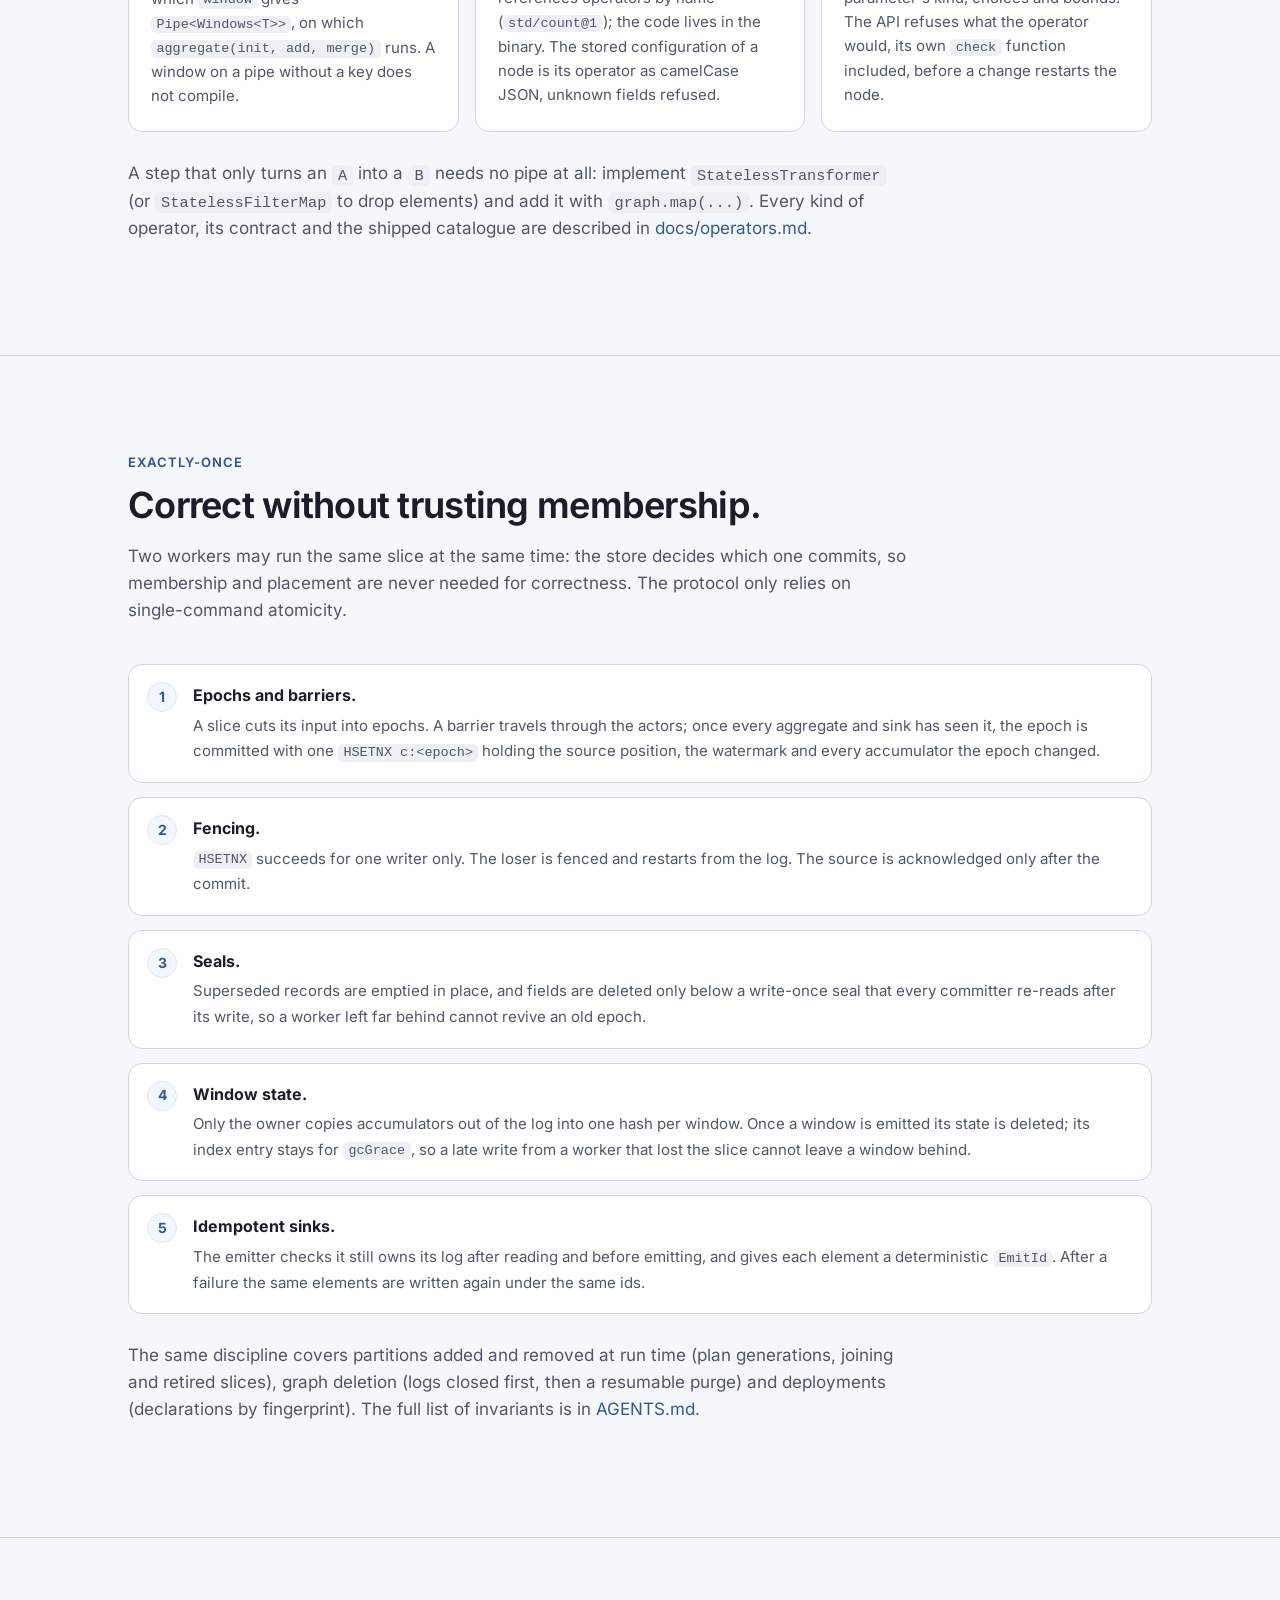
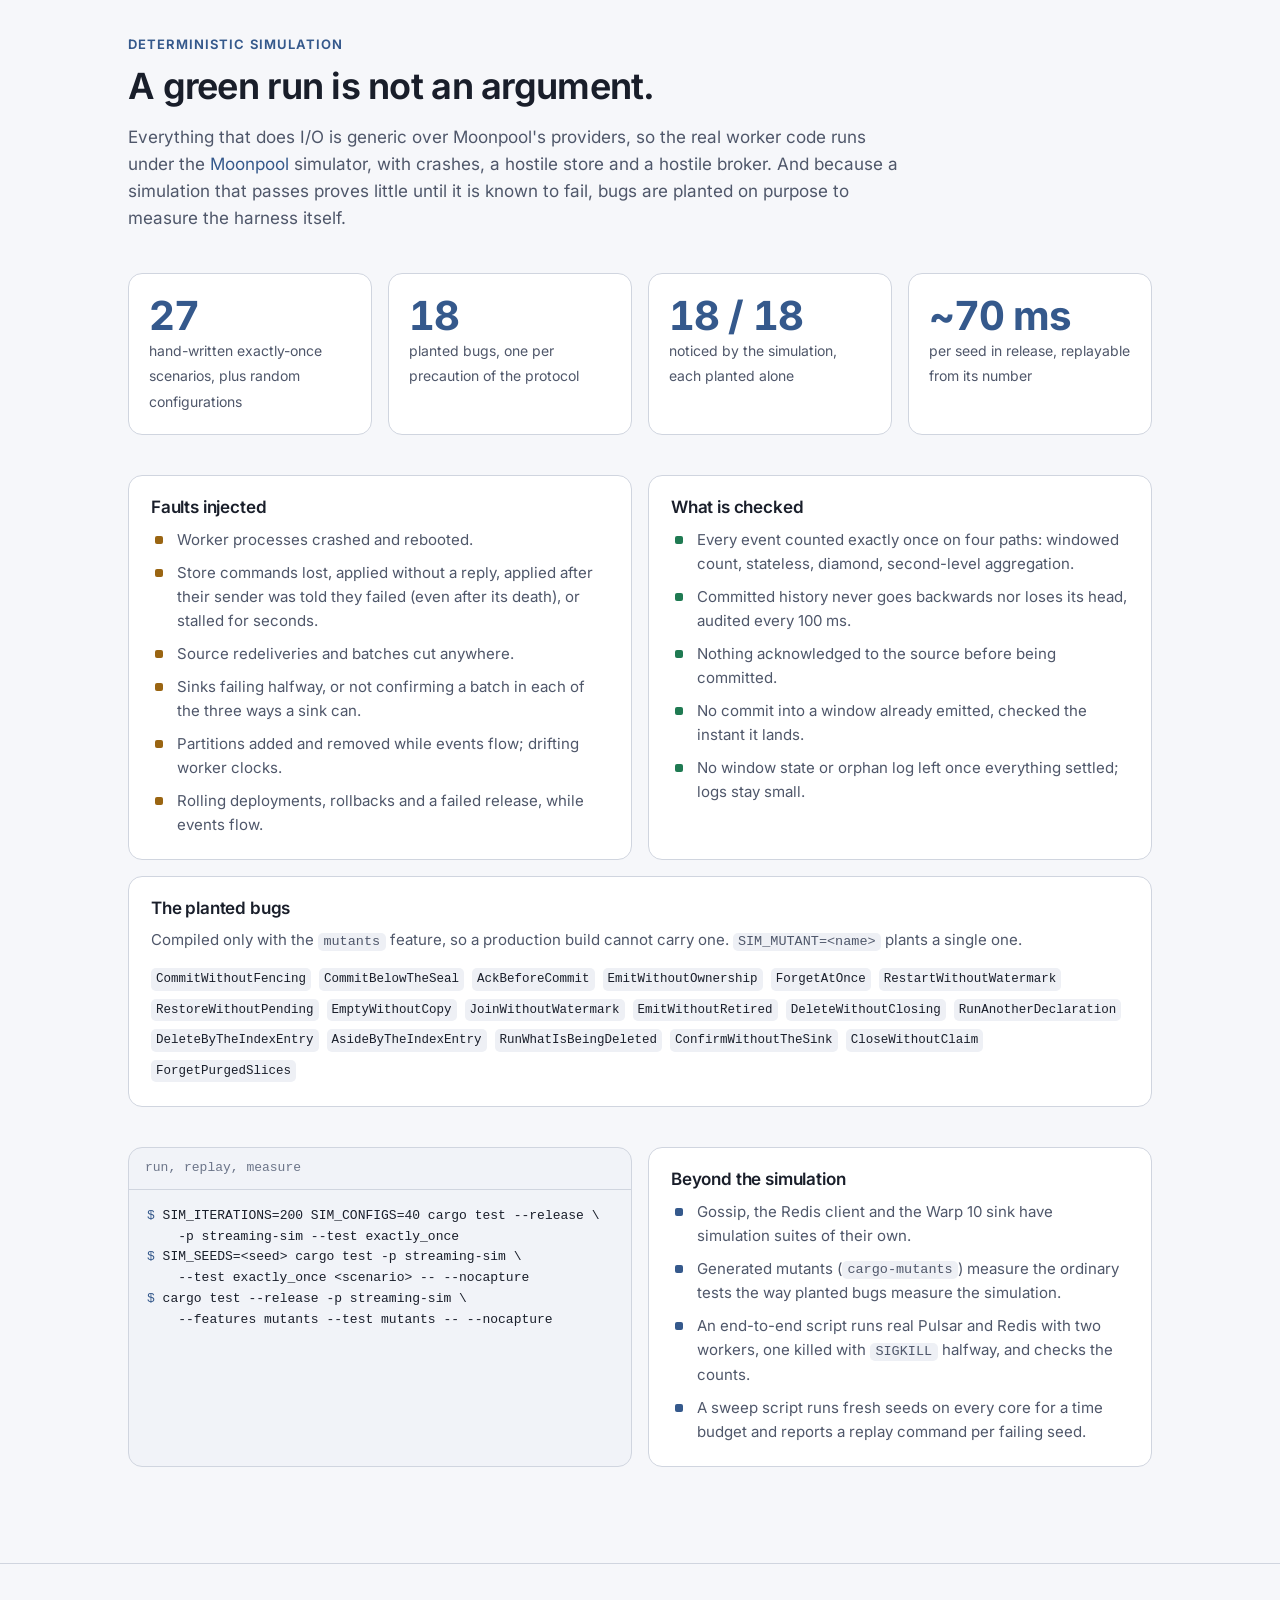
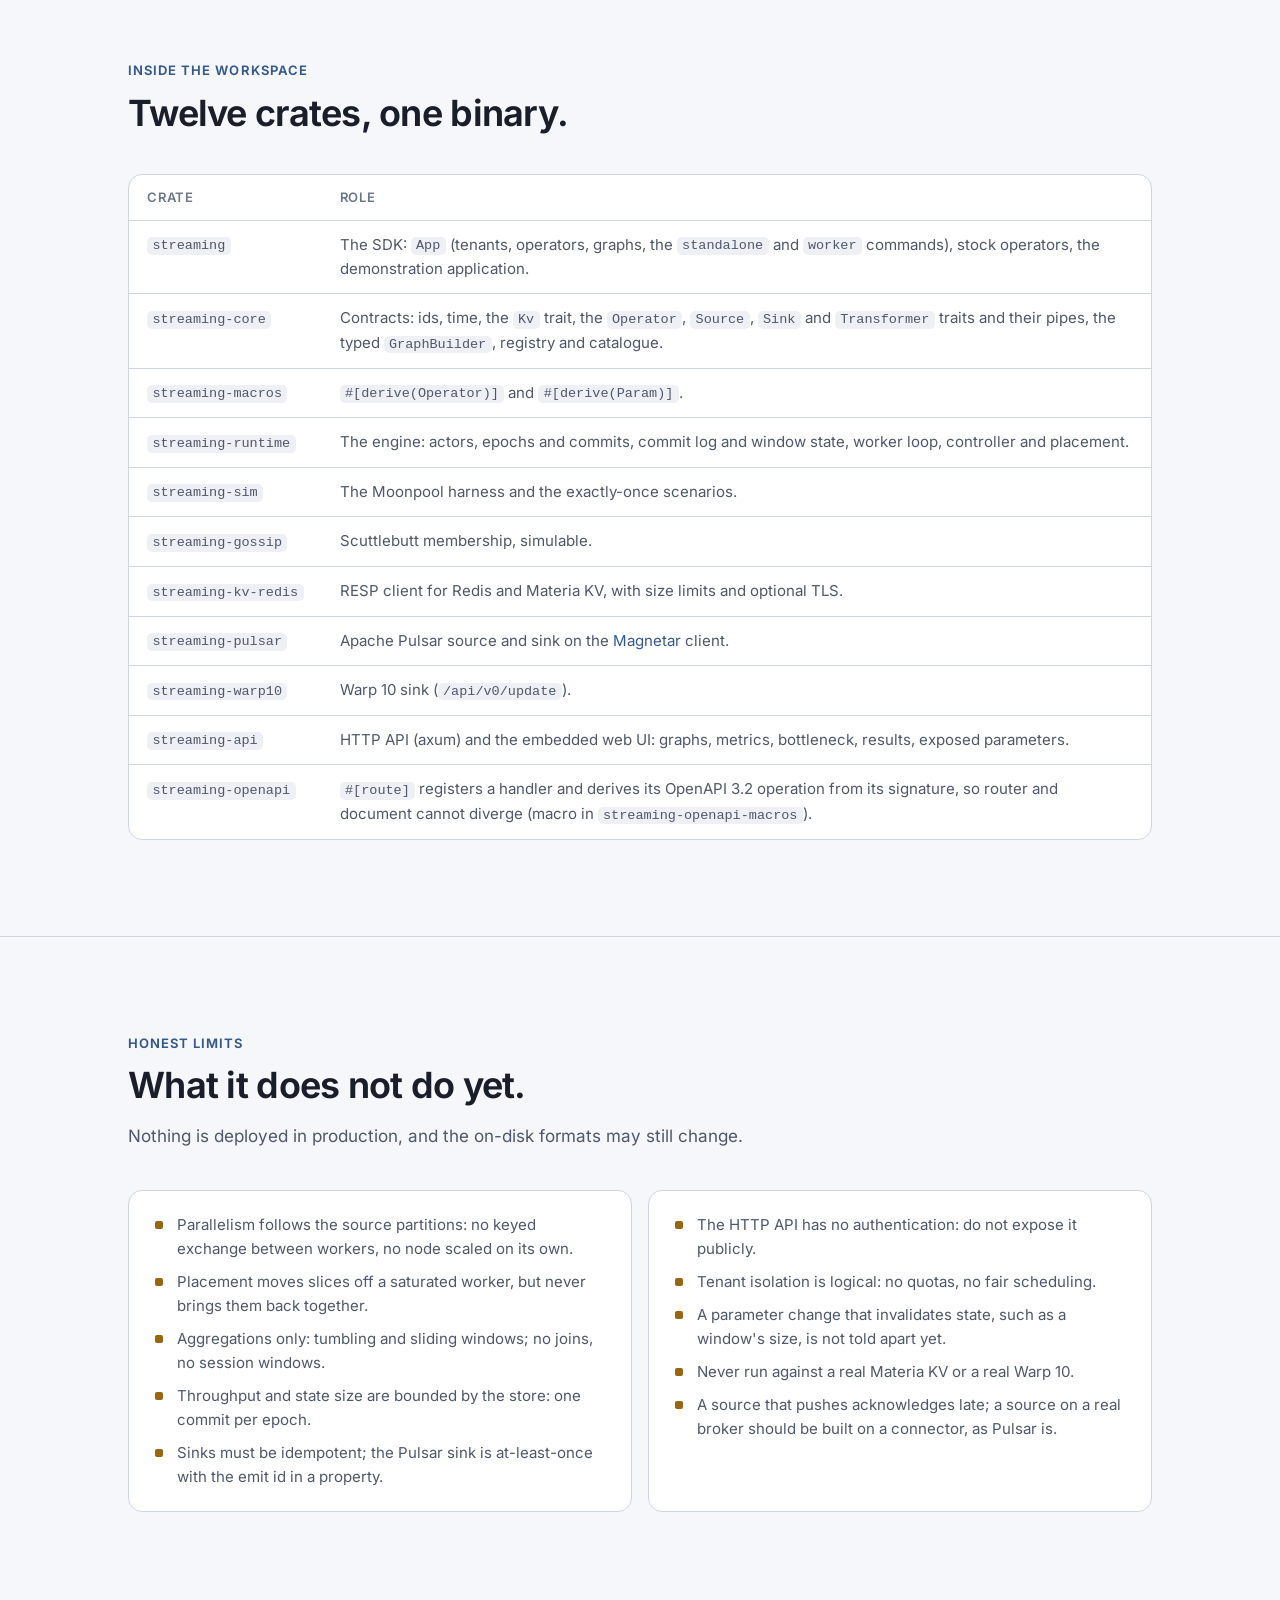
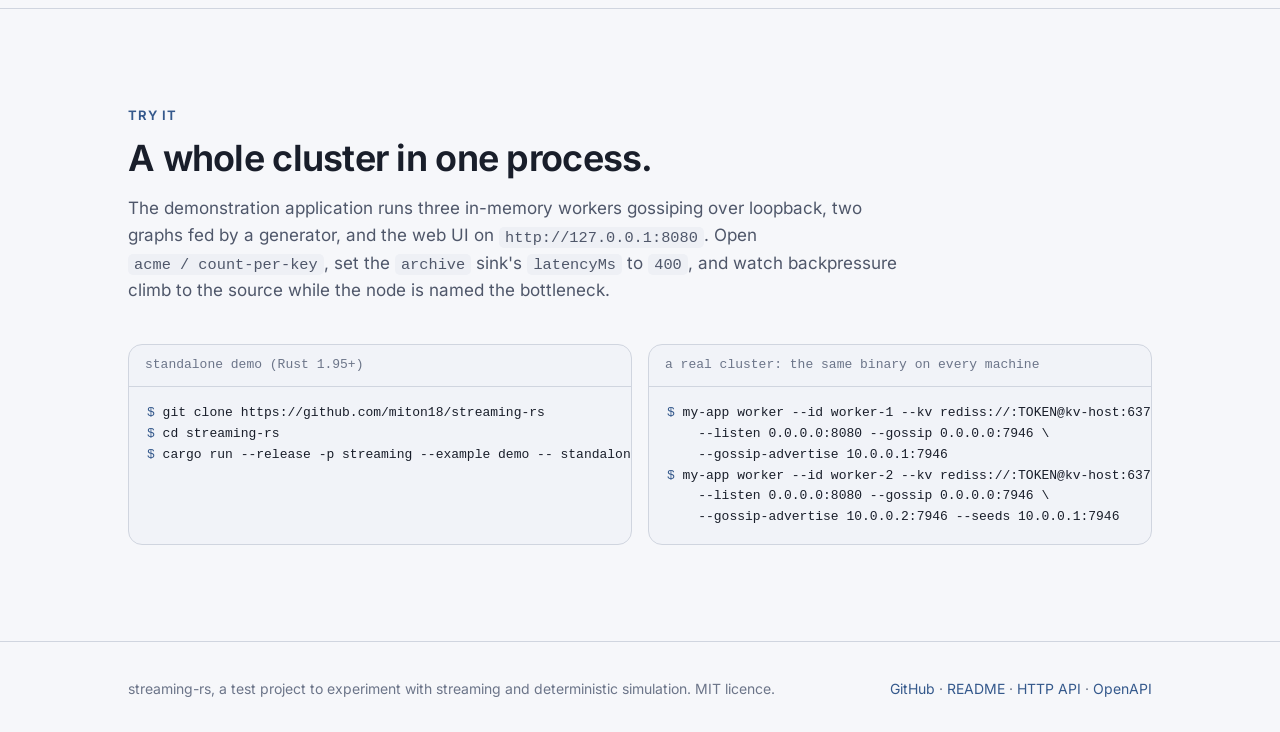
==== commit 862349f1: "License the project under MIT and call it a test project The README and the project page now say str" ====
--- a/docs/index.html
+++ b/docs/index.html
@@ -702,7 +702,7 @@
 
 <footer>
   <div class="wrap">
-    <span>streaming-rs, an early-stage project. No licence is declared yet.</span>
+    <span>streaming-rs, a test project to experiment with streaming and deterministic simulation. MIT licence.</span>
     <span><a href="https://github.com/miton18/streaming-rs">GitHub</a> · <a href="https://github.com/miton18/streaming-rs/blob/main/README.md">README</a> · <a href="https://github.com/miton18/streaming-rs/blob/main/docs/http-api.md">HTTP API</a> · <a href="openapi.json">OpenAPI</a></span>
   </div>
 </footer>
